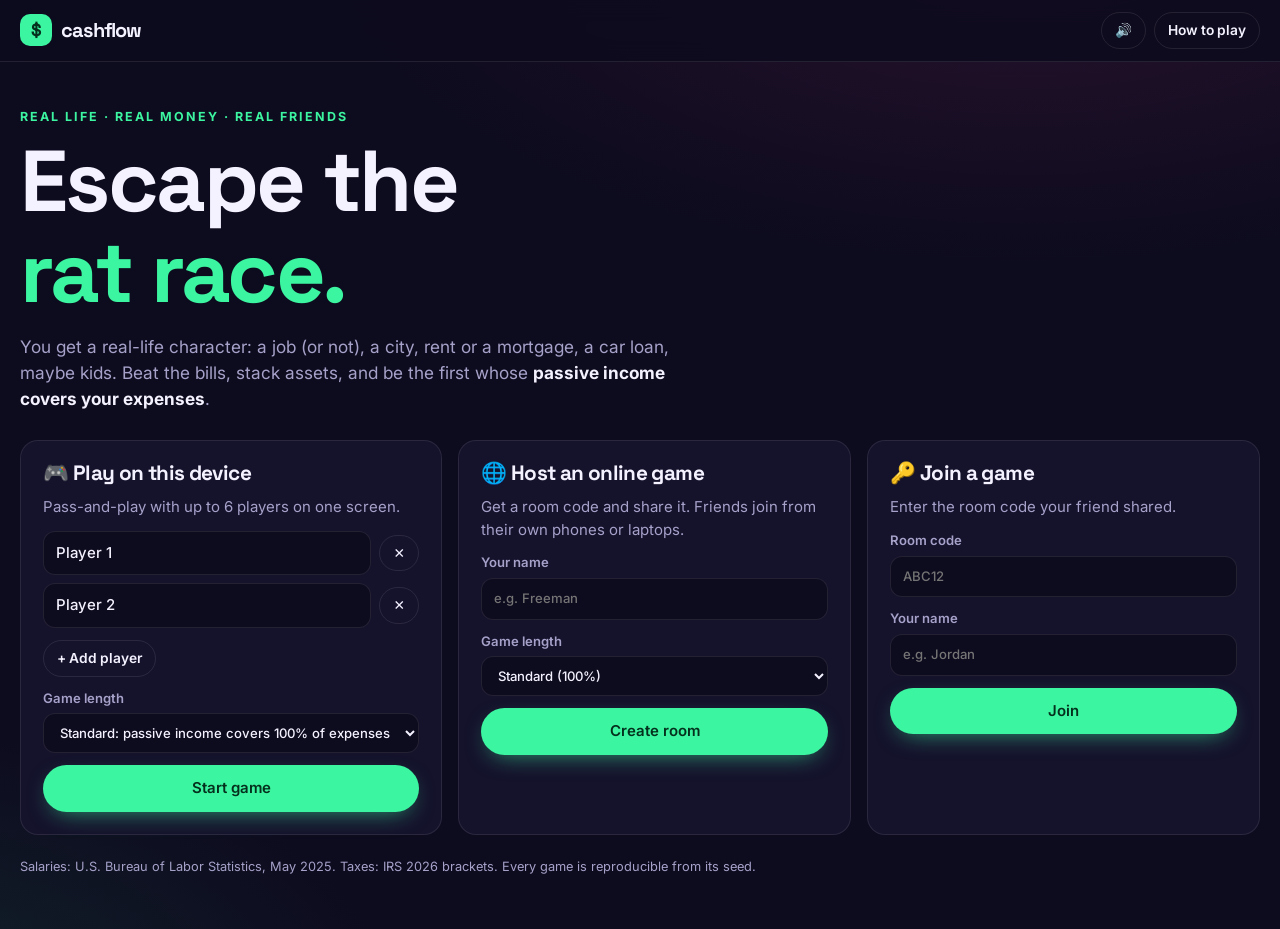
==== index.html @ bc1b06a3 "CashFlow web: multiplayer escape-the-rat-race game Deterministic engine (seeded), BLS May 2025 salar" ====
<!DOCTYPE html>
<html lang="en">
<head>
  <meta charset="UTF-8" />
  <meta name="viewport" content="width=device-width, initial-scale=1.0" />
  <title>CashFlow · Escape the Rat Race</title>
  <meta name="description" content="A multiplayer financial-literacy board game: live a real-life character, beat the bills, buy assets, and escape the rat race." />
  <link rel="icon" href="data:image/svg+xml,<svg xmlns='http://www.w3.org/2000/svg' viewBox='0 0 64 64'><rect width='64' height='64' rx='16' fill='%233cf5a0'/><text x='32' y='45' font-size='36' text-anchor='middle' font-family='Arial' font-weight='700' fill='%230d0b1e'>$</text></svg>" />
  <link rel="preconnect" href="https://fonts.googleapis.com" />
  <link rel="preconnect" href="https://fonts.gstatic.com" crossorigin />
  <link href="https://fonts.googleapis.com/css2?family=Inter:wght@400;500;600;700&family=Space+Grotesk:wght@500;600;700&display=swap" rel="stylesheet" />
  <link rel="stylesheet" href="css/styles.css" />
</head>
<body>
  <header class="topbar">
    <a class="logo" href="./" aria-label="CashFlow home"><span class="logo__mark">$</span><span>cashflow</span></a>
    <div class="topbar__info" id="topInfo"></div>
    <nav class="topbar__nav">
      <button class="btn btn--ghost btn--sm" data-act="mute" aria-label="Toggle sound" title="Sound on/off">🔊</button>
      <button class="btn btn--ghost btn--sm" data-act="rules">How to play</button>
      <button class="btn btn--ghost btn--sm" data-act="coach" id="coachBtn" hidden>Ask Cash 💬</button>
    </nav>
  </header>

  <main>
    <!-- ================= LOBBY ================= -->
    <section class="screen lobby" id="lobby">
      <div class="hero">
        <p class="eyebrow">Real life · real money · real friends</p>
        <h1>Escape the<br /><em>rat race.</em></h1>
        <p class="lead">You get a real-life character: a job (or not), a city, rent or a mortgage, a car loan, maybe kids. Beat the bills, stack assets, and be the first whose <strong>passive income covers your expenses</strong>.</p>
      </div>

      <div class="modes">
        <article class="mode">
          <h2>🎮 Play on this device</h2>
          <p class="muted">Pass-and-play with up to 6 players on one screen.</p>
          <div id="localNames" class="names"></div>
          <div class="row">
            <button class="btn btn--ghost btn--sm" data-act="addLocal">+ Add player</button>
          </div>
          <label class="field"><span>Game length</span>
            <select data-length="local"><option value="quick">Quick: passive income covers 60% of expenses</option><option value="standard" selected>Standard: passive income covers 100% of expenses</option></select>
          </label>
          <button class="btn btn--accent btn--block" data-act="startLocal">Start game</button>
        </article>

        <article class="mode">
          <h2>🌐 Host an online game</h2>
          <p class="muted">Get a room code and share it. Friends join from their own phones or laptops.</p>
          <label class="field"><span>Your name</span><input id="hostName" maxlength="18" placeholder="e.g. Freeman" /></label>
          <label class="field"><span>Game length</span>
            <select data-length="host"><option value="quick">Quick (60%)</option><option value="standard" selected>Standard (100%)</option></select>
          </label>
          <button class="btn btn--accent btn--block" data-act="host">Create room</button>
          <div id="hostLobby" class="hostlobby" hidden></div>
        </article>

        <article class="mode">
          <h2>🔑 Join a game</h2>
          <p class="muted">Enter the room code your friend shared.</p>
          <label class="field"><span>Room code</span><input id="joinCode" maxlength="6" placeholder="ABC12" autocapitalize="characters" /></label>
          <label class="field"><span>Your name</span><input id="joinName" maxlength="18" placeholder="e.g. Jordan" /></label>
          <button class="btn btn--accent btn--block" data-act="join">Join</button>
          <p id="joinStatus" class="status" aria-live="polite"></p>
        </article>
      </div>
      <p class="footnote">Salaries: U.S. Bureau of Labor Statistics, May 2025. Taxes: IRS 2026 brackets. Every game is reproducible from its seed.</p>
    </section>

    <!-- ================= GAME ================= -->
    <section class="screen game" id="game" hidden>
      <div class="boardwrap">
        <div class="board" id="board" aria-label="Game board"></div>
        <div class="dice" id="dice" aria-live="polite"></div>
      </div>
      <aside class="side">
        <div class="panel turn" id="turn"></div>
        <div class="panel me" id="me"></div>
        <div class="panel players" id="players"></div>
        <div class="panel log" id="log" aria-live="polite"></div>
      </aside>
    </section>
  </main>

  <dialog class="modal modal--wide" id="stmtDialog"><div class="modal__inner" id="stmtBody"></div></dialog>
  <dialog class="modal" id="rulesDialog">
    <div class="modal__inner rules">
      <button class="modal__close" data-act="close" aria-label="Close">×</button>
      <h2>How to play</h2>
      <ol>
        <li><b>Goal:</b> be the first whose <b>passive income</b> (dividends, rentals, businesses) covers your <b>living expenses</b>. That's escaping the rat race.</li>
        <li><b>Your turn:</b> roll the dice and move. Every <b>💰 Pay Day</b> you land on or pass pays your paycheck: income minus taxes, savings and bills.</li>
        <li><b>💡 Opportunity:</b> pick a <b>small deal</b> (stocks, funds, starter homes, small businesses) or a <b>big deal</b> (apartment buildings, commercial property, bigger businesses). Check the cashflow: some deals lose money!</li>
        <li><b>Events:</b> 🛍️ personal spending, 👶 new baby, 💛 charity (donate 10% to roll 2 dice for 3 turns), 📨 buyer offers for your property, 📉 layoffs, 📰 economic news that hits everyone.</li>
        <li><b>Manage money</b> (after rolling): sell stocks or property (quick sales take a 20% hit), pay off debts to cut expenses, or take a bank loan in $1,000 steps.</li>
        <li><b>Between jobs?</b> You get unemployment benefits for a while. Job offers show up on Opportunity tiles, and your odds of getting hired improve every turn.</li>
      </ol>
      <p class="muted">Taxes use 2026 federal brackets, FICA and approximate state rates. Salaries come from BLS wage data. It's a game, not financial advice 💅</p>
    </div>
  </dialog>
  <div class="toast" id="toast" role="status" aria-live="polite"></div>

  <script type="module" src="js/main.js"></script>
</body>
</html>
---- css/styles.css ----
/* CashFlow — Gen Z money vibes */
:root {
  --bg: #0d0b1e; --bg-2: #15122c; --bg-3: #1e1a3d; --line: rgba(255,255,255,0.09);
  --text: #f4f2ff; --muted: #a6a1c9; --mint: #3cf5a0; --mint-ink: #04301d; --pink: #ff4fa3; --yellow: #ffd23f; --red: #ff5d6c; --blue: #4f8cff;
  --radius: 18px; --shadow: 0 20px 50px -20px rgba(0,0,0,0.6);
  --display: "Space Grotesk", Inter, system-ui, sans-serif; --body: Inter, system-ui, -apple-system, sans-serif;
}
* { box-sizing: border-box; }
html, body { margin: 0; }
body { font: 15px/1.5 var(--body); color: var(--text); background: radial-gradient(1200px 600px at 80% -10%, rgba(255,79,163,0.12), transparent 60%), radial-gradient(900px 500px at -10% 110%, rgba(60,245,160,0.1), transparent 60%), var(--bg); min-height: 100vh; -webkit-font-smoothing: antialiased; }
h1, h2, h3 { font-family: var(--display); letter-spacing: -0.03em; line-height: 1.05; margin: 0; }
button, input, select { font: inherit; }
.muted { color: var(--muted); }
[hidden] { display: none !important; }

/* buttons & fields */
.btn { display: inline-flex; align-items: center; justify-content: center; gap: 6px; border: 1px solid transparent; border-radius: 999px; padding: 11px 18px; font-weight: 600; cursor: pointer; color: var(--text); background: var(--bg-3); transition: transform .15s, background .2s, opacity .2s; }
.btn:hover:not(:disabled) { transform: translateY(-1px); }
.btn:disabled { opacity: .4; cursor: not-allowed; }
.btn--accent { background: var(--mint); color: var(--mint-ink); box-shadow: 0 8px 24px -10px rgba(60,245,160,.7); }
.btn--pink { background: var(--pink); color: #fff; }
.btn--ghost { background: transparent; border-color: var(--line); }
.btn--danger { background: rgba(255,93,108,.15); color: var(--red); border-color: rgba(255,93,108,.35); }
.btn--sm { padding: 7px 13px; font-size: .86rem; }
.btn--block { width: 100%; }
.field { display: flex; flex-direction: column; gap: 5px; font-size: .82rem; color: var(--muted); font-weight: 600; }
.field input, .field select, input.inp { background: var(--bg); border: 1px solid var(--line); border-radius: 12px; padding: 10px 12px; color: var(--text); font-weight: 500; min-width: 0; }
.field input:focus, .field select:focus, input.inp:focus { outline: 2px solid var(--mint); outline-offset: -1px; }
.row { display: flex; gap: 8px; flex-wrap: wrap; align-items: center; }

/* top bar */
.topbar { position: sticky; top: 0; z-index: 20; display: flex; align-items: center; gap: 16px; padding: 12px 20px; background: rgba(13,11,30,.85); backdrop-filter: blur(12px); border-bottom: 1px solid var(--line); }
.logo { display: inline-flex; align-items: center; gap: 9px; color: var(--text); text-decoration: none; font-family: var(--display); font-weight: 700; font-size: 1.25rem; letter-spacing: -0.04em; }
.logo__mark { width: 32px; height: 32px; border-radius: 10px; background: var(--mint); color: var(--mint-ink); display: grid; place-items: center; font-size: 1.1rem; }
.topbar__info { flex: 1; display: flex; gap: 10px; flex-wrap: wrap; align-items: center; font-size: .86rem; color: var(--muted); min-width: 0; }
.chip { display: inline-flex; align-items: center; gap: 6px; padding: 4px 10px; border-radius: 999px; background: var(--bg-3); border: 1px solid var(--line); color: var(--text); white-space: nowrap; }
.chip b { color: var(--mint); letter-spacing: .08em; }
.topbar__nav { display: flex; gap: 8px; }

/* lobby */
.screen { padding: 28px 20px 40px; max-width: 1280px; margin: 0 auto; }
.hero { max-width: 760px; margin: 18px 0 28px; }
.eyebrow { color: var(--mint); font-weight: 700; font-size: .78rem; letter-spacing: .16em; text-transform: uppercase; margin: 0 0 10px; }
.hero h1 { font-size: clamp(2.8rem, 8vw, 5.4rem); }
.hero h1 em { font-style: normal; color: var(--mint); }
.lead { font-size: 1.08rem; color: var(--muted); margin: 16px 0 0; max-width: 60ch; }
.lead strong { color: var(--text); }
.modes { display: grid; grid-template-columns: repeat(3, 1fr); gap: 16px; }
.mode { background: var(--bg-2); border: 1px solid var(--line); border-radius: var(--radius); padding: 22px; display: flex; flex-direction: column; gap: 12px; }
.mode h2 { font-size: 1.3rem; }
.mode p { margin: 0; }
.names { display: grid; gap: 8px; }
.names .row input { flex: 1; }
.hostlobby { border-top: 1px dashed var(--line); padding-top: 12px; display: grid; gap: 10px; }
.code { font-family: var(--display); font-size: 2rem; letter-spacing: .18em; color: var(--mint); text-align: center; background: var(--bg); border-radius: 14px; padding: 8px; }
.status { margin: 0; color: var(--yellow); font-size: .88rem; min-height: 1.2em; }
.footnote { color: var(--muted); font-size: .8rem; margin-top: 22px; }

/* game layout */
.game { display: grid; grid-template-columns: minmax(0, 1.25fr) minmax(330px, 1fr); gap: 18px; align-items: start; max-width: 1400px; }
.boardwrap { position: relative; position: sticky; top: 76px; }
.board { display: grid; grid-template-columns: repeat(9, 1fr); gap: 5px; background: var(--bg-2); border: 1px solid var(--line); border-radius: var(--radius); padding: 8px; aspect-ratio: 1; }
.tile { position: relative; border-radius: 10px; background: color-mix(in srgb, var(--c) 18%, var(--bg)); border: 1px solid color-mix(in srgb, var(--c) 45%, transparent); display: flex; flex-direction: column; align-items: center; justify-content: center; text-align: center; padding: 2px; min-width: 0; overflow: hidden; }
.tile__icon { font-size: clamp(.9rem, 2.1vw, 1.5rem); line-height: 1; }
.tile__name { font-size: clamp(.42rem, .85vw, .62rem); color: var(--muted); font-weight: 600; line-height: 1.1; margin-top: 2px; }
.tile.is-current { outline: 2px solid var(--yellow); outline-offset: 1px; }
.tokens { position: absolute; inset: auto 2px 2px 2px; display: flex; flex-wrap: wrap; justify-content: center; gap: 2px; }
.token { width: clamp(10px, 1.7vw, 16px); height: clamp(10px, 1.7vw, 16px); border-radius: 50%; background: var(--pc); border: 2px solid var(--bg); box-shadow: 0 0 0 1px rgba(255,255,255,.4); font-size: 0; }
.tile.is-current .token.is-turn { animation: bob 1s infinite ease-in-out; }
@keyframes bob { 50% { transform: translateY(-3px); } }
.dice { position: absolute; top: 50%; left: 50%; transform: translate(-50%, -50%); pointer-events: none; display: flex; gap: 10px; }
.die { width: 64px; height: 64px; border-radius: 16px; background: #fff; color: var(--bg); font: 700 2rem var(--display); display: grid; place-items: center; box-shadow: var(--shadow); animation: pop .5s ease both; }
@keyframes pop { from { transform: scale(.4) rotate(-40deg); opacity: 0; } }

.side { display: flex; flex-direction: column; gap: 12px; min-width: 0; }
.panel { background: var(--bg-2); border: 1px solid var(--line); border-radius: var(--radius); padding: 16px; }
.panel h3 { font-size: 1rem; margin-bottom: 10px; }
.turn__head { display: flex; align-items: center; gap: 10px; margin-bottom: 12px; }
.dot { width: 14px; height: 14px; border-radius: 50%; background: var(--pc); flex: none; box-shadow: 0 0 12px var(--pc); }
.turn__head h3 { margin: 0; font-size: 1.15rem; }
.turn__head .muted { font-size: .82rem; }
.actions { display: flex; gap: 8px; flex-wrap: wrap; }
.actions .btn { flex: 1; min-width: 120px; }
.waiting { color: var(--muted); font-size: .92rem; margin: 0; }

.card { background: var(--bg); border: 1px solid var(--line); border-radius: 14px; padding: 14px; margin-bottom: 12px; }
.card__kicker { font-size: .72rem; letter-spacing: .14em; text-transform: uppercase; font-weight: 700; color: var(--pink); margin: 0 0 4px; }
.card h4 { font: 700 1.2rem var(--display); margin: 0 0 6px; letter-spacing: -0.02em; }
.card p.story { margin: 0 0 10px; color: var(--muted); font-style: italic; }
.kv { display: grid; grid-template-columns: 1fr auto; gap: 4px 12px; font-size: .9rem; }
.kv dt { color: var(--muted); }
.kv dd { margin: 0; font-weight: 600; text-align: right; font-variant-numeric: tabular-nums; }
.pos { color: var(--mint); } .neg { color: var(--red); }
.choose { display: grid; grid-template-columns: 1fr 1fr; gap: 10px; }
.choose button { text-align: left; border-radius: 14px; padding: 14px; border: 1px solid var(--line); background: var(--bg); color: var(--text); cursor: pointer; display: flex; flex-direction: column; gap: 4px; }
.choose button:hover { border-color: var(--mint); }
.choose b { font-family: var(--display); font-size: 1.05rem; }
.choose span { color: var(--muted); font-size: .82rem; }
.qty { display: flex; gap: 8px; align-items: center; margin: 8px 0; }
.qty input { width: 110px; }

.progress { height: 12px; border-radius: 999px; background: var(--bg); overflow: hidden; border: 1px solid var(--line); }
.progress span { display: block; height: 100%; background: linear-gradient(90deg, var(--pink), var(--mint)); border-radius: 999px; transition: width .6s ease; }
.me__top { display: flex; justify-content: space-between; align-items: baseline; gap: 10px; flex-wrap: wrap; }
.me__job { font-weight: 600; }
.stats { display: grid; grid-template-columns: repeat(3, 1fr); gap: 8px; margin: 12px 0; }
.stat { background: var(--bg); border-radius: 12px; padding: 8px 10px; }
.stat small { display: block; color: var(--muted); font-size: .72rem; }
.stat b { font-family: var(--display); font-size: 1.05rem; font-variant-numeric: tabular-nums; }

.plist { display: grid; gap: 8px; }
.prow { display: grid; grid-template-columns: auto 1fr auto; gap: 10px; align-items: center; padding: 8px 10px; border-radius: 12px; background: var(--bg); border: 1px solid transparent; cursor: pointer; text-align: left; color: var(--text); }
.prow:hover { border-color: var(--line); }
.prow.is-turn { border-color: var(--pc); }
.prow small { color: var(--muted); display: block; font-size: .75rem; }
.prow .progress { height: 6px; margin-top: 4px; }
.badge { font-size: .7rem; padding: 2px 7px; border-radius: 999px; background: var(--bg-3); color: var(--muted); }
.badge--off { color: var(--red); }

.log { max-height: 340px; overflow-y: auto; display: flex; flex-direction: column; gap: 6px; font-size: .88rem; }
.log p { margin: 0; padding: 6px 10px; border-radius: 10px; background: var(--bg); border-left: 3px solid var(--pc, var(--line)); }
.log p.narrator { background: color-mix(in srgb, var(--pink) 10%, var(--bg)); }
.log p.econ { border-left-color: var(--yellow); }
.log p.warn { color: var(--yellow); }
.log p.good { color: var(--mint); }

/* statement dialog */
.modal { border: 0; padding: 0; border-radius: 22px; background: var(--bg-2); color: var(--text); width: min(560px, 100% - 24px); max-height: calc(100vh - 24px); box-shadow: var(--shadow); }
.modal--wide { width: min(980px, 100% - 24px); }
.modal::backdrop { background: rgba(5,4,15,.7); backdrop-filter: blur(4px); }
.modal__inner { padding: 24px; position: relative; }
.modal__close { position: absolute; top: 14px; right: 14px; width: 36px; height: 36px; border-radius: 50%; border: 0; background: var(--bg-3); color: var(--text); font-size: 1.3rem; cursor: pointer; }
.rules ol { padding-left: 1.2rem; display: grid; gap: 8px; }
.fs { display: grid; grid-template-columns: 1fr 1fr; gap: 16px; margin-top: 14px; }
.fs section { background: var(--bg); border-radius: 14px; padding: 14px; }
.fs h4 { margin: 0 0 8px; font-family: var(--display); font-size: 1rem; }
.fs table { width: 100%; border-collapse: collapse; font-size: .86rem; }
.fs td { padding: 4px 0; vertical-align: middle; }
.fs td:last-child { text-align: right; font-variant-numeric: tabular-nums; white-space: nowrap; }
.fs tr.total td { border-top: 1px dashed var(--line); font-weight: 700; padding-top: 6px; }
.fs .sub { color: var(--muted); font-size: .76rem; text-transform: uppercase; letter-spacing: .1em; padding-top: 8px; }
.fs .btn--sm { padding: 3px 9px; font-size: .74rem; margin-left: 6px; }
.fs-head { display: flex; justify-content: space-between; gap: 12px; flex-wrap: wrap; align-items: flex-end; }
.fs-life { color: var(--muted); font-size: .88rem; margin: 4px 0 0; }
.escape { background: var(--bg); border-radius: 14px; padding: 14px; margin-top: 14px; }
.escape .row { justify-content: space-between; font-size: .9rem; margin-bottom: 8px; }
.loanbox { display: flex; gap: 8px; flex-wrap: wrap; align-items: center; margin-top: 8px; }
.loanbox input { width: 110px; }

.toast { position: fixed; left: 50%; bottom: 24px; transform: translateX(-50%) translateY(20px); background: var(--bg-3); border: 1px solid var(--line); color: var(--text); padding: 10px 16px; border-radius: 14px; opacity: 0; transition: .25s; pointer-events: none; z-index: 50; max-width: calc(100% - 32px); text-align: center; }
.toast.show { opacity: 1; transform: translateX(-50%); }
.winner { text-align: center; padding: 8px 0; }
.winner h3 { font-size: 1.6rem; color: var(--mint); margin-bottom: 6px; }

@media (max-width: 1000px) {
  .modes { grid-template-columns: 1fr; }
  .game { grid-template-columns: 1fr; }
  .boardwrap { position: static; }
  .fs { grid-template-columns: 1fr; }
}
@media (max-width: 520px) {
  .topbar { padding: 10px 12px; gap: 10px; }
  .topbar__nav .btn { padding: 6px 10px; }
  .screen { padding: 18px 12px 32px; }
  .board { gap: 3px; padding: 5px; }
  .stats { grid-template-columns: 1fr 1fr; }
}
@media (prefers-reduced-motion: reduce) { *, *::before, *::after { animation: none !important; transition: none !important; } }
.prow > span:nth-child(2) { min-width: 0; }
.prow .progress { display: block; }
.fs-head { padding-right: 44px; }
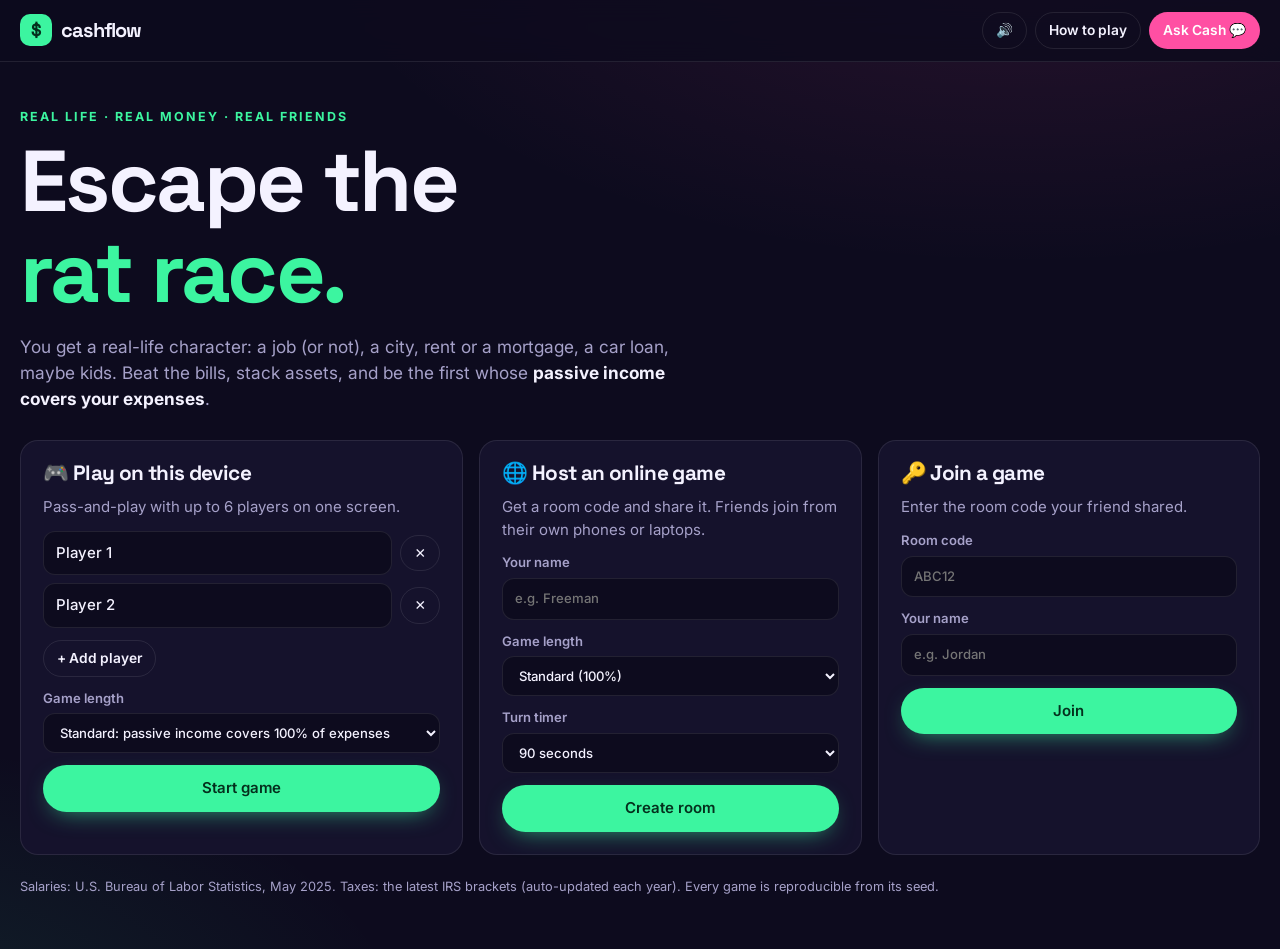
==== commit ae1a0cd3: "Fast Track + dreams, live stock market, shared deals, turn timer, 401(k) match, raises, tips, badges" ====
--- a/index.html
+++ b/index.html
@@ -18,7 +18,7 @@
     <nav class="topbar__nav">
       <button class="btn btn--ghost btn--sm" data-act="mute" aria-label="Toggle sound" title="Sound on/off">🔊</button>
       <button class="btn btn--ghost btn--sm" data-act="rules">How to play</button>
-      <button class="btn btn--ghost btn--sm" data-act="coach" id="coachBtn" hidden>Ask Cash 💬</button>
+      <button class="btn btn--pink btn--sm" data-act="coach" id="coachBtn" hidden>Ask Cash 💬</button>
     </nav>
   </header>
 
@@ -40,7 +40,7 @@
             <button class="btn btn--ghost btn--sm" data-act="addLocal">+ Add player</button>
           </div>
           <label class="field"><span>Game length</span>
-            <select data-length="local"><option value="quick">Quick: passive income covers 60% of expenses</option><option value="standard" selected>Standard: passive income covers 100% of expenses</option></select>
+            <select data-length="local"><option value="quick">Quick: passive income covers 60% of expenses</option><option value="standard" selected>Standard: passive income covers 100% of expenses</option><option value="classic">Classic: escape, then win your dream on the Fast Track</option></select>
           </label>
           <button class="btn btn--accent btn--block" data-act="startLocal">Start game</button>
         </article>
@@ -50,7 +50,10 @@
           <p class="muted">Get a room code and share it. Friends join from their own phones or laptops.</p>
           <label class="field"><span>Your name</span><input id="hostName" maxlength="18" placeholder="e.g. Freeman" /></label>
           <label class="field"><span>Game length</span>
-            <select data-length="host"><option value="quick">Quick (60%)</option><option value="standard" selected>Standard (100%)</option></select>
+            <select data-length="host"><option value="quick">Quick (60%)</option><option value="standard" selected>Standard (100%)</option><option value="classic">Classic + Fast Track</option></select>
+          </label>
+          <label class="field"><span>Turn timer</span>
+            <select data-timer><option value="0">Off (offline players still auto-skip)</option><option value="60">60 seconds</option><option value="90" selected>90 seconds</option><option value="180">3 minutes</option></select>
           </label>
           <button class="btn btn--accent btn--block" data-act="host">Create room</button>
           <div id="hostLobby" class="hostlobby" hidden></div>
@@ -65,14 +68,18 @@
           <p id="joinStatus" class="status" aria-live="polite"></p>
         </article>
       </div>
-      <p class="footnote">Salaries: U.S. Bureau of Labor Statistics, May 2025. Taxes: IRS 2026 brackets. Every game is reproducible from its seed.</p>
+      <p class="footnote">Salaries: U.S. Bureau of Labor Statistics, May 2025. Taxes: the latest IRS brackets (auto-updated each year). Every game is reproducible from its seed.</p>
     </section>
 
     <!-- ================= GAME ================= -->
     <section class="screen game" id="game" hidden>
-      <div class="boardwrap">
-        <div class="board" id="board" aria-label="Game board"></div>
-        <div class="dice" id="dice" aria-live="polite"></div>
+      <div class="boardcol">
+        <div class="boardwrap">
+          <div class="board" id="board" aria-label="Game board"></div>
+          <div class="dice" id="dice" aria-live="polite"></div>
+        </div>
+        <div class="panel fast" id="fast" hidden></div>
+        <div class="panel ticker" id="ticker"></div>
       </div>
       <aside class="side">
         <div class="panel turn" id="turn"></div>
@@ -84,6 +91,7 @@
   </main>
 
   <dialog class="modal modal--wide" id="stmtDialog"><div class="modal__inner" id="stmtBody"></div></dialog>
+  <dialog class="modal" id="coachDialog"><div class="modal__inner" id="coachBody"></div></dialog>
   <dialog class="modal" id="rulesDialog">
     <div class="modal__inner rules">
       <button class="modal__close" data-act="close" aria-label="Close">×</button>
@@ -94,9 +102,14 @@
         <li><b>💡 Opportunity:</b> pick a <b>small deal</b> (stocks, funds, starter homes, small businesses) or a <b>big deal</b> (apartment buildings, commercial property, bigger businesses). Check the cashflow: some deals lose money!</li>
         <li><b>Events:</b> 🛍️ personal spending, 👶 new baby, 💛 charity (donate 10% to roll 2 dice for 3 turns), 📨 buyer offers for your property, 📉 layoffs, 📰 economic news that hits everyone.</li>
         <li><b>Manage money</b> (after rolling): sell stocks or property (quick sales take a 20% hit), pay off debts to cut expenses, or take a bank loan in $1,000 steps.</li>
+        <li><b>Deals get shared:</b> pass on a deal and the next player can grab it. Stocks are open to everyone at the same price after someone buys.</li>
+        <li><b>📈 Market:</b> prices drift every round and swing with news. Growth stocks pay no dividends, so sell them high. Dividend funds pay you to hold.</li>
+        <li><b>🏦 401(k):</b> pick a contribution %. Most employers match 50% up to 6%: free money, but it's locked for retirement and doesn't count toward escaping.</li>
+        <li><b>🚀 Classic mode:</b> escaping takes you to the <b>Fast Track</b>. Collect CashFlow Day (100× your monthly passive income), buy big businesses, dodge lawsuits and audits. Win by buying your <b>dream</b> or adding $50k/month of cashflow.</li>
+        <li><b>Online:</b> the host can set a turn timer. When it runs out, the game plays it safe for you (roll, small deal, pass, end turn). Disconnected players get skipped automatically.</li>
         <li><b>Between jobs?</b> You get unemployment benefits for a while. Job offers show up on Opportunity tiles, and your odds of getting hired improve every turn.</li>
       </ol>
-      <p class="muted">Taxes use 2026 federal brackets, FICA and approximate state rates. Salaries come from BLS wage data. It's a game, not financial advice 💅</p>
+      <p class="muted">Taxes use the latest IRS federal brackets (updated automatically when the IRS publishes new ones), FICA and approximate state rates. Raises come every 12 paychecks. Salaries come from BLS wage data. It's a game, not financial advice 💅</p>
     </div>
   </dialog>
   <div class="toast" id="toast" role="status" aria-live="polite"></div>
--- a/css/styles.css
+++ b/css/styles.css
@@ -58,7 +58,8 @@
 
 /* game layout */
 .game { display: grid; grid-template-columns: minmax(0, 1.25fr) minmax(330px, 1fr); gap: 18px; align-items: start; max-width: 1400px; }
-.boardwrap { position: relative; position: sticky; top: 76px; }
+.boardwrap { position: relative; }
+.boardcol { min-width: 0; display: flex; flex-direction: column; gap: 12px; }
 .board { display: grid; grid-template-columns: repeat(9, 1fr); gap: 5px; background: var(--bg-2); border: 1px solid var(--line); border-radius: var(--radius); padding: 8px; aspect-ratio: 1; }
 .tile { position: relative; border-radius: 10px; background: color-mix(in srgb, var(--c) 18%, var(--bg)); border: 1px solid color-mix(in srgb, var(--c) 45%, transparent); display: flex; flex-direction: column; align-items: center; justify-content: center; text-align: center; padding: 2px; min-width: 0; overflow: hidden; }
 .tile__icon { font-size: clamp(.9rem, 2.1vw, 1.5rem); line-height: 1; }
@@ -155,7 +156,7 @@
 @media (max-width: 1000px) {
   .modes { grid-template-columns: 1fr; }
   .game { grid-template-columns: 1fr; }
-  .boardwrap { position: static; }
+  .boardwrap { position: relative; }
   .fs { grid-template-columns: 1fr; }
 }
 @media (max-width: 520px) {
@@ -169,3 +170,50 @@
 .prow > span:nth-child(2) { min-width: 0; }
 .prow .progress { display: block; }
 .fs-head { padding-right: 44px; }
+
+/* ---- round 3: fast track, ticker, dreams, 401k, report card, coach */
+.fastboard { display: grid; grid-template-columns: repeat(12, 1fr); gap: 4px; margin-top: 10px; }
+.fastboard.is-locked { opacity: .45; filter: grayscale(.5); }
+.ftile { position: relative; aspect-ratio: 1; border-radius: 8px; background: color-mix(in srgb, var(--c) 20%, var(--bg)); border: 1px solid color-mix(in srgb, var(--c) 50%, transparent); display: grid; place-items: center; font-size: clamp(.7rem, 1.5vw, 1.1rem); }
+.ftile.is-current { outline: 2px solid var(--yellow); }
+.ftile .token { position: absolute; bottom: 1px; width: 10px; height: 10px; }
+.ticker summary { cursor: pointer; list-style: none; }
+.ticker summary::-webkit-details-marker { display: none; }
+.ticks { display: grid; grid-template-columns: repeat(auto-fill, minmax(230px, 1fr)); gap: 4px 14px; margin-top: 10px; }
+.tick { display: grid; grid-template-columns: 1fr auto auto 58px; gap: 8px; align-items: center; font-size: .8rem; padding: 3px 6px; border-radius: 8px; }
+.tick.is-live { background: color-mix(in srgb, var(--yellow) 14%, transparent); }
+.tick__name { white-space: nowrap; overflow: hidden; text-overflow: ellipsis; }
+.tick small { text-align: right; }
+.dreams { display: grid; gap: 6px; }
+.dream { display: grid; grid-template-columns: auto 1fr auto; gap: 8px; align-items: center; text-align: left; background: var(--bg); border: 1px solid var(--line); border-radius: 12px; padding: 8px 10px; color: var(--text); cursor: pointer; }
+.dream.is-on { border-color: var(--pink); box-shadow: 0 0 0 1px var(--pink); }
+.dream span { font-size: 1.3rem; }
+.dream small { color: var(--muted); }
+.k401 { margin-top: 12px; display: flex; justify-content: space-between; align-items: center; gap: 8px; flex-wrap: wrap; font-size: .84rem; }
+.seg { display: inline-flex; border: 1px solid var(--line); border-radius: 999px; overflow: hidden; }
+.seg button { background: transparent; border: 0; color: var(--text); padding: 5px 10px; cursor: pointer; font-size: .8rem; }
+.seg button.is-on { background: var(--mint); color: var(--mint-ink); font-weight: 700; }
+.seg button:disabled { cursor: default; }
+.seg button:disabled:not(.is-on) { opacity: .5; }
+.fastme { display: grid; gap: 6px; font-size: .86rem; }
+.badges { font-size: .85rem; letter-spacing: 1px; }
+.badge--fast { background: color-mix(in srgb, var(--pink) 25%, transparent); color: var(--pink); }
+.chip--hot { color: var(--red); border-color: var(--red); animation: bob 1s infinite; }
+.card--dream { border-color: var(--pink); }
+.report { display: grid; gap: 10px; margin: 12px 0; }
+.report h4 { margin: 0; }
+.rc { border: 1px solid var(--line); border-left: 4px solid var(--pc); border-radius: 12px; padding: 10px 12px; background: var(--bg); }
+.rc .dot { background: var(--pc); }
+.rc__stats { display: flex; flex-wrap: wrap; gap: 4px 14px; font-size: .8rem; color: var(--muted); margin: 6px 0; }
+.rc__stats b { color: var(--text); }
+.rc__stats b.pos { color: var(--mint); } .rc__stats b.neg { color: var(--red); }
+.rc__badges { display: flex; flex-wrap: wrap; gap: 6px; font-size: .78rem; }
+.rc__badges span { background: var(--bg-3); border-radius: 999px; padding: 2px 8px; }
+.rc__lesson { margin: 8px 0 0; font-size: .84rem; }
+.log p.tip { border-left-color: var(--yellow); background: color-mix(in srgb, var(--yellow) 8%, transparent); }
+.advice { padding-left: 18px; display: grid; gap: 8px; }
+@media (max-width: 520px) {
+  .fastboard { grid-template-columns: repeat(8, 1fr); }
+  .ticks { grid-template-columns: 1fr; }
+  .tick { grid-template-columns: 1fr auto auto 54px; }
+}
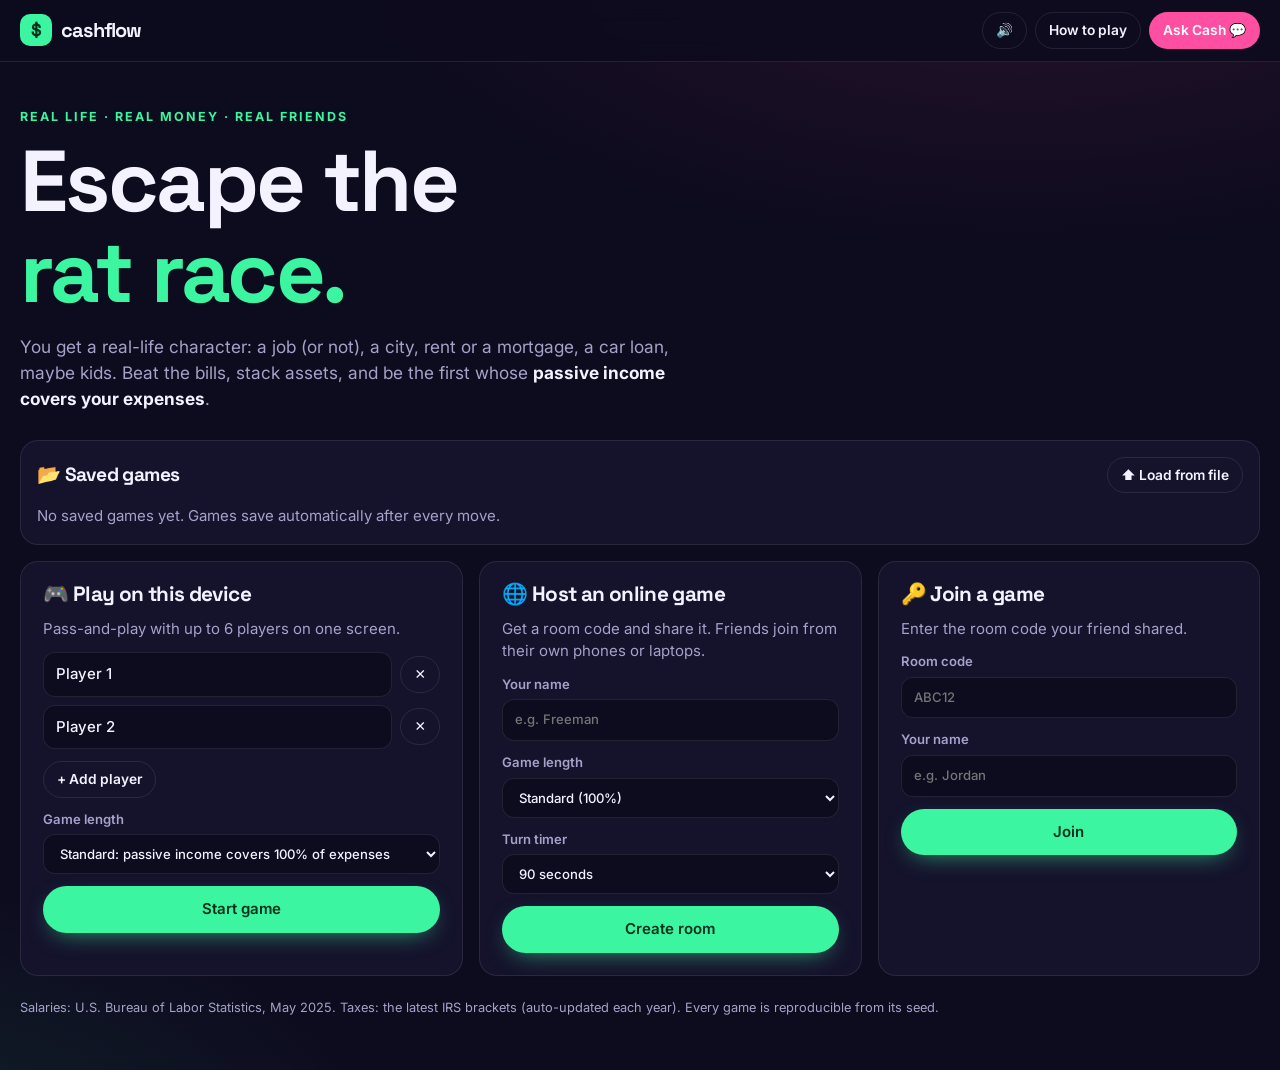
==== commit 6b49bf9b: "Connect Botpress Cash chat; saved games list with resume (local + online), save files Co-Authored-By" ====
--- a/index.html
+++ b/index.html
@@ -17,6 +17,7 @@
     <div class="topbar__info" id="topInfo"></div>
     <nav class="topbar__nav">
       <button class="btn btn--ghost btn--sm" data-act="mute" aria-label="Toggle sound" title="Sound on/off">🔊</button>
+      <button class="btn btn--ghost btn--sm" data-act="saveFile" id="saveBtn" title="Download this game as a save file" hidden>💾</button>
       <button class="btn btn--ghost btn--sm" data-act="rules">How to play</button>
       <button class="btn btn--pink btn--sm" data-act="coach" id="coachBtn" hidden>Ask Cash 💬</button>
     </nav>
@@ -31,6 +32,7 @@
         <p class="lead">You get a real-life character: a job (or not), a city, rent or a mortgage, a car loan, maybe kids. Beat the bills, stack assets, and be the first whose <strong>passive income covers your expenses</strong>.</p>
       </div>
 
+      <div class="panel saves" id="saves" hidden></div>
       <div class="modes">
         <article class="mode">
           <h2>🎮 Play on this device</h2>
@@ -105,8 +107,10 @@
         <li><b>Deals get shared:</b> pass on a deal and the next player can grab it. Stocks are open to everyone at the same price after someone buys.</li>
         <li><b>📈 Market:</b> prices drift every round and swing with news. Growth stocks pay no dividends, so sell them high. Dividend funds pay you to hold.</li>
         <li><b>🏦 401(k):</b> pick a contribution %. Most employers match 50% up to 6%: free money, but it's locked for retirement and doesn't count toward escaping.</li>
+        <li><b>💳 Credit score (300–850):</b> on-time paychecks build it, running out of cash is a missed payment (−30), card balances over 30% of your limit hurt, and new loans cause a small dip. Better credit = cheaper mortgages and bank loans. Every deal card shows <i>your</i> rate.</li>
         <li><b>🚀 Classic mode:</b> escaping takes you to the <b>Fast Track</b>. Collect CashFlow Day (100× your monthly passive income), buy big businesses, dodge lawsuits and audits. Win by buying your <b>dream</b> or adding $50k/month of cashflow.</li>
         <li><b>Online:</b> the host can set a turn timer. When it runs out, the game plays it safe for you (roll, small deal, pass, end turn). Disconnected players get skipped automatically.</li>
+        <li><b>💾 Saving:</b> every move saves automatically. Your last 8 games show under <b>Saved games</b> on the home screen. Resuming an online game reopens the same room code, and friends rejoin with the code and the same name. Use 💾 to download a save file and continue on another device.</li>
         <li><b>Between jobs?</b> You get unemployment benefits for a while. Job offers show up on Opportunity tiles, and your odds of getting hired improve every turn.</li>
       </ol>
       <p class="muted">Taxes use the latest IRS federal brackets (updated automatically when the IRS publishes new ones), FICA and approximate state rates. Raises come every 12 paychecks. Salaries come from BLS wage data. It's a game, not financial advice 💅</p>
--- a/css/styles.css
+++ b/css/styles.css
@@ -217,3 +217,19 @@
   .ticks { grid-template-columns: 1fr; }
   .tick { grid-template-columns: 1fr auto auto 54px; }
 }
+
+/* credit score */
+.credit { margin-top: 12px; font-size: .84rem; display: grid; gap: 6px; }
+.credit--big { margin: 0 0 14px; padding: 12px 14px; border: 1px solid var(--line); border-radius: 14px; background: var(--bg); }
+.credit__score { font-family: var(--display); font-size: 1.15rem; color: var(--cc); }
+.credit__tier { font-size: .72rem; font-weight: 700; padding: 2px 8px; border-radius: 999px; color: var(--bg); background: var(--cc); }
+.credit__bar { position: relative; height: 6px; border-radius: 999px; background: linear-gradient(90deg, #ff5d6c 0%, #ff9f43 40%, #ffd23f 60%, #9be564 80%, #3cf5a0 100%); }
+.credit__bar i { position: absolute; top: -4px; width: 4px; height: 14px; margin-left: -2px; border-radius: 2px; background: var(--text); box-shadow: 0 0 0 2px var(--bg); }
+.credit__meta { display: flex; flex-wrap: wrap; gap: 4px 12px; color: var(--muted); font-size: .76rem; }
+.log p.credit { border-left-color: var(--mint); }
+
+/* saved games */
+.saves { margin-bottom: 16px; display: grid; gap: 12px; }
+.savelist { display: grid; gap: 8px; }
+.saverow { display: flex; justify-content: space-between; align-items: center; gap: 10px; flex-wrap: wrap; padding: 10px 12px; border: 1px solid var(--line); border-radius: 12px; background: var(--bg); }
+.saverow small { display: block; }
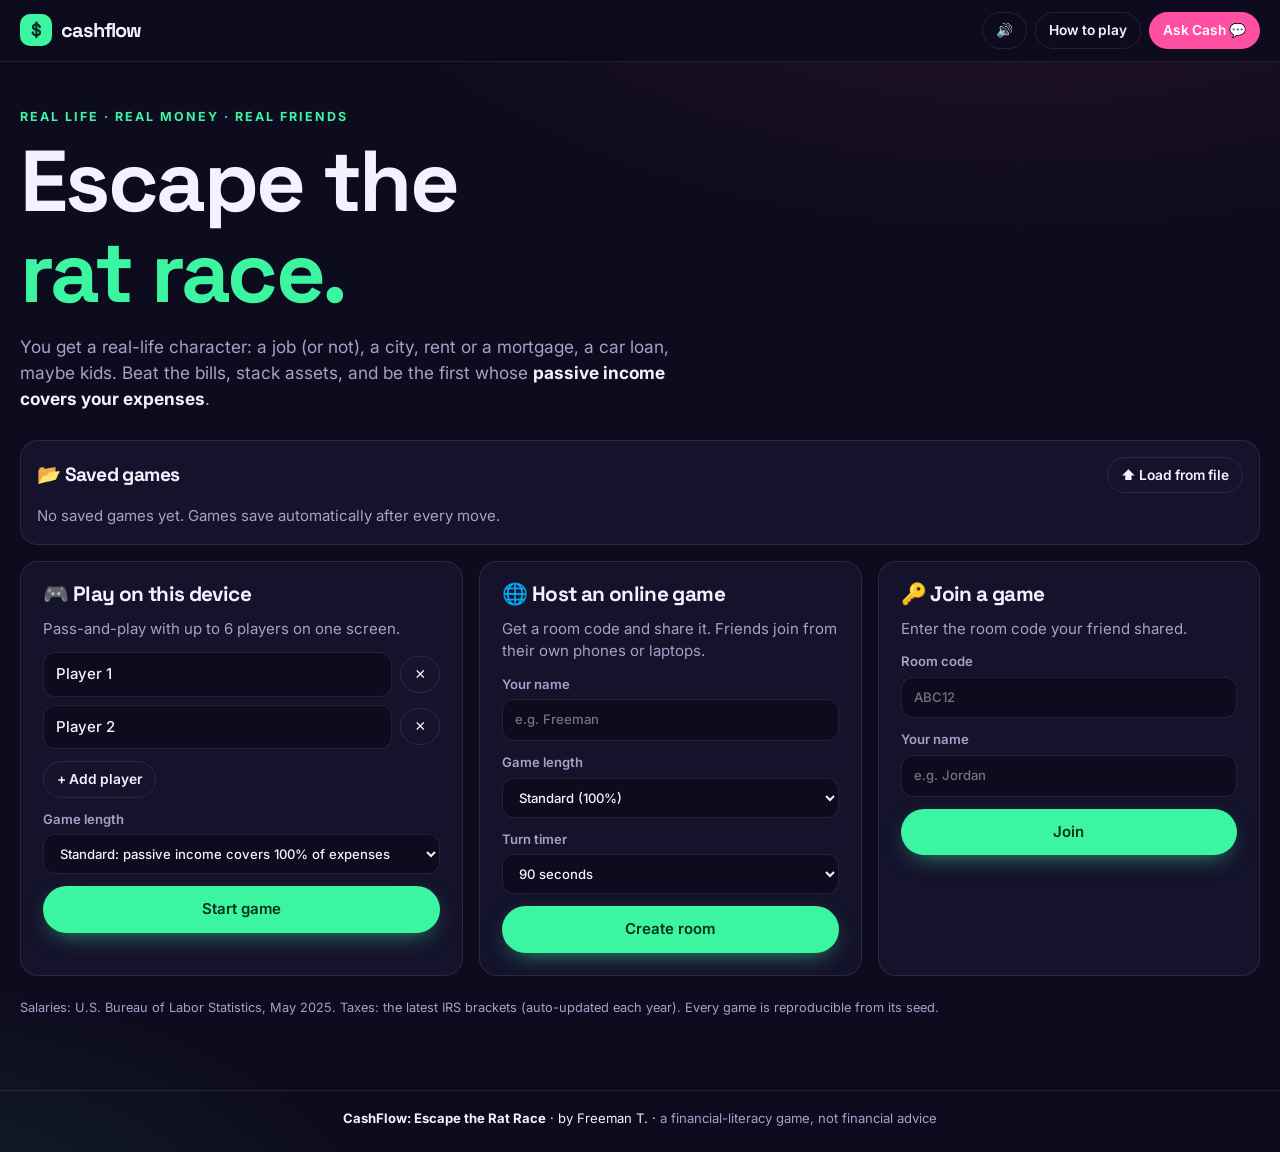
==== commit 8bc33a55: "Calmer UI: card stage on the board, bottom action dock, folding panels, footer credit; soft baby lim" ====
--- a/index.html
+++ b/index.html
@@ -79,18 +79,20 @@
         <div class="boardwrap">
           <div class="board" id="board" aria-label="Game board"></div>
           <div class="dice" id="dice" aria-live="polite"></div>
+          <div class="stage" id="stage" hidden></div>
         </div>
         <div class="panel fast" id="fast" hidden></div>
         <div class="panel ticker" id="ticker"></div>
       </div>
       <aside class="side">
-        <div class="panel turn" id="turn"></div>
         <div class="panel me" id="me"></div>
         <div class="panel players" id="players"></div>
         <div class="panel log" id="log" aria-live="polite"></div>
       </aside>
     </section>
   </main>
+  <div class="dock" id="dock" aria-live="polite" hidden></div>
+  <footer class="sitefoot"><b>CashFlow: Escape the Rat Race</b> · by Freeman T. · <span class="muted">a financial-literacy game, not financial advice</span></footer>
 
   <dialog class="modal modal--wide" id="stmtDialog"><div class="modal__inner" id="stmtBody"></div></dialog>
   <dialog class="modal" id="coachDialog"><div class="modal__inner" id="coachBody"></div></dialog>
@@ -102,7 +104,7 @@
         <li><b>Goal:</b> be the first whose <b>passive income</b> (dividends, rentals, businesses) covers your <b>living expenses</b>. That's escaping the rat race.</li>
         <li><b>Your turn:</b> roll the dice and move. Every <b>💰 Pay Day</b> you land on or pass pays your paycheck: income minus taxes, savings and bills.</li>
         <li><b>💡 Opportunity:</b> pick a <b>small deal</b> (stocks, funds, starter homes, small businesses) or a <b>big deal</b> (apartment buildings, commercial property, bigger businesses). Check the cashflow: some deals lose money!</li>
-        <li><b>Events:</b> 🛍️ personal spending, 👶 new baby, 💛 charity (donate 10% to roll 2 dice for 3 turns), 📨 buyer offers for your property, 📉 layoffs, 📰 economic news that hits everyone.</li>
+        <li><b>Events:</b> 🛍️ personal spending, 👶 new baby, 💛 charity (donate 10% to roll 2 dice for 3 turns), 📨 buyer offers for your property, 📉 downsizing (usually a furlough, sometimes a real layoff), 📰 economic news that hits everyone.</li>
         <li><b>Manage money</b> (after rolling): sell stocks or property (quick sales take a 20% hit), pay off debts to cut expenses, or take a bank loan in $1,000 steps.</li>
         <li><b>Deals get shared:</b> pass on a deal and the next player can grab it. Stocks are open to everyone at the same price after someone buys.</li>
         <li><b>📈 Market:</b> prices drift every round and swing with news. Growth stocks pay no dividends, so sell them high. Dividend funds pay you to hold.</li>
--- a/css/styles.css
+++ b/css/styles.css
@@ -233,3 +233,52 @@
 .savelist { display: grid; gap: 8px; }
 .saverow { display: flex; justify-content: space-between; align-items: center; gap: 10px; flex-wrap: wrap; padding: 10px 12px; border: 1px solid var(--line); border-radius: 12px; background: var(--bg); }
 .saverow small { display: block; }
+
+/* ---- calmer layout: card stage on the board, bottom action dock, folding sections */
+.stage { position: absolute; inset: 7%; display: grid; place-items: center; z-index: 5; pointer-events: none; }
+.stage > * { pointer-events: auto; width: min(100%, 460px); max-height: 100%; overflow: auto; box-shadow: 0 30px 80px -20px rgba(0,0,0,.85), 0 0 0 1px var(--line); animation: deal .35s ease both; background: var(--bg-2); }
+.stage > .winner, .stage > .report { padding: 16px; border-radius: var(--radius); }
+.stage:has(.report) > * { width: min(100%, 620px); }
+@keyframes deal { from { transform: translateY(18px) scale(.96); opacity: 0; } }
+.dice { z-index: 6; }
+
+body.in-game { padding-bottom: 96px; }
+.dock { position: fixed; left: 50%; bottom: 14px; transform: translateX(-50%); z-index: 30; width: min(760px, calc(100% - 24px)); display: flex; align-items: center; justify-content: space-between; gap: 12px; padding: 10px 12px 10px 16px; border-radius: 22px; background: rgba(21,18,44,.92); backdrop-filter: blur(14px); border: 1px solid var(--line); box-shadow: 0 20px 50px -15px rgba(0,0,0,.8); }
+.dock__who { display: flex; align-items: center; gap: 10px; min-width: 0; }
+.dock__who b { display: block; font-family: var(--display); white-space: nowrap; overflow: hidden; text-overflow: ellipsis; }
+.dock__who small { display: block; color: var(--muted); font-size: .78rem; white-space: nowrap; overflow: hidden; text-overflow: ellipsis; }
+.dock__btns { display: flex; align-items: center; gap: 8px; flex: none; }
+.btn--big { padding: 13px 24px; font-size: 1.02rem; }
+.btn--icon { width: 44px; height: 44px; padding: 0; }
+
+.fold > summary { list-style: none; cursor: pointer; display: flex; align-items: center; gap: 10px; flex-wrap: wrap; }
+.fold > summary::-webkit-details-marker { display: none; }
+.fold > summary h3 { margin: 0; }
+.fold__hint { font-size: .78rem; flex: 1; min-width: 0; }
+.fold__chev { margin-left: auto; color: var(--muted); transition: transform .2s; }
+.fold[open] > summary .fold__chev { transform: rotate(180deg); }
+.fold__body { padding-top: 8px; }
+.me .fold { margin-top: 12px; border-top: 1px dashed var(--line); padding-top: 10px; font-size: .86rem; }
+.log .fold { margin-top: 2px; }
+.log .fold__body { display: grid; gap: 6px; }
+
+.sitefoot { text-align: center; color: var(--text); font-size: .82rem; padding: 18px 16px 24px; border-top: 1px solid var(--line); margin-top: 20px; }
+body.in-game .sitefoot { padding-bottom: 110px; }
+
+@media (max-width: 1000px) {
+  .stage { position: fixed; inset: auto 12px 92px 12px; max-height: 62vh; place-items: end center; }
+}
+@media (max-width: 520px) {
+  .dock { padding: 8px 8px 8px 12px; bottom: 8px; }
+  .dock__who small { display: none; }
+  .btn--big { padding: 11px 16px; }
+}
+.rbar { position: relative; display: inline-block; width: 70px; height: 6px; border-radius: 999px; background: linear-gradient(90deg, var(--mint), var(--yellow), var(--red)); vertical-align: middle; }
+.rbar i { position: absolute; top: -3px; width: 3px; height: 12px; margin-left: -1px; background: var(--text); border-radius: 2px; }
+@media (max-width: 700px) {
+  .topbar { flex-wrap: wrap; row-gap: 8px; }
+  .topbar__nav { margin-left: auto; }
+  .topbar__info { order: 3; flex-basis: 100%; flex-wrap: nowrap; overflow-x: auto; scrollbar-width: none; }
+  .topbar__info::-webkit-scrollbar { display: none; }
+  body.in-game #coachBtn { display: none !important; }
+}
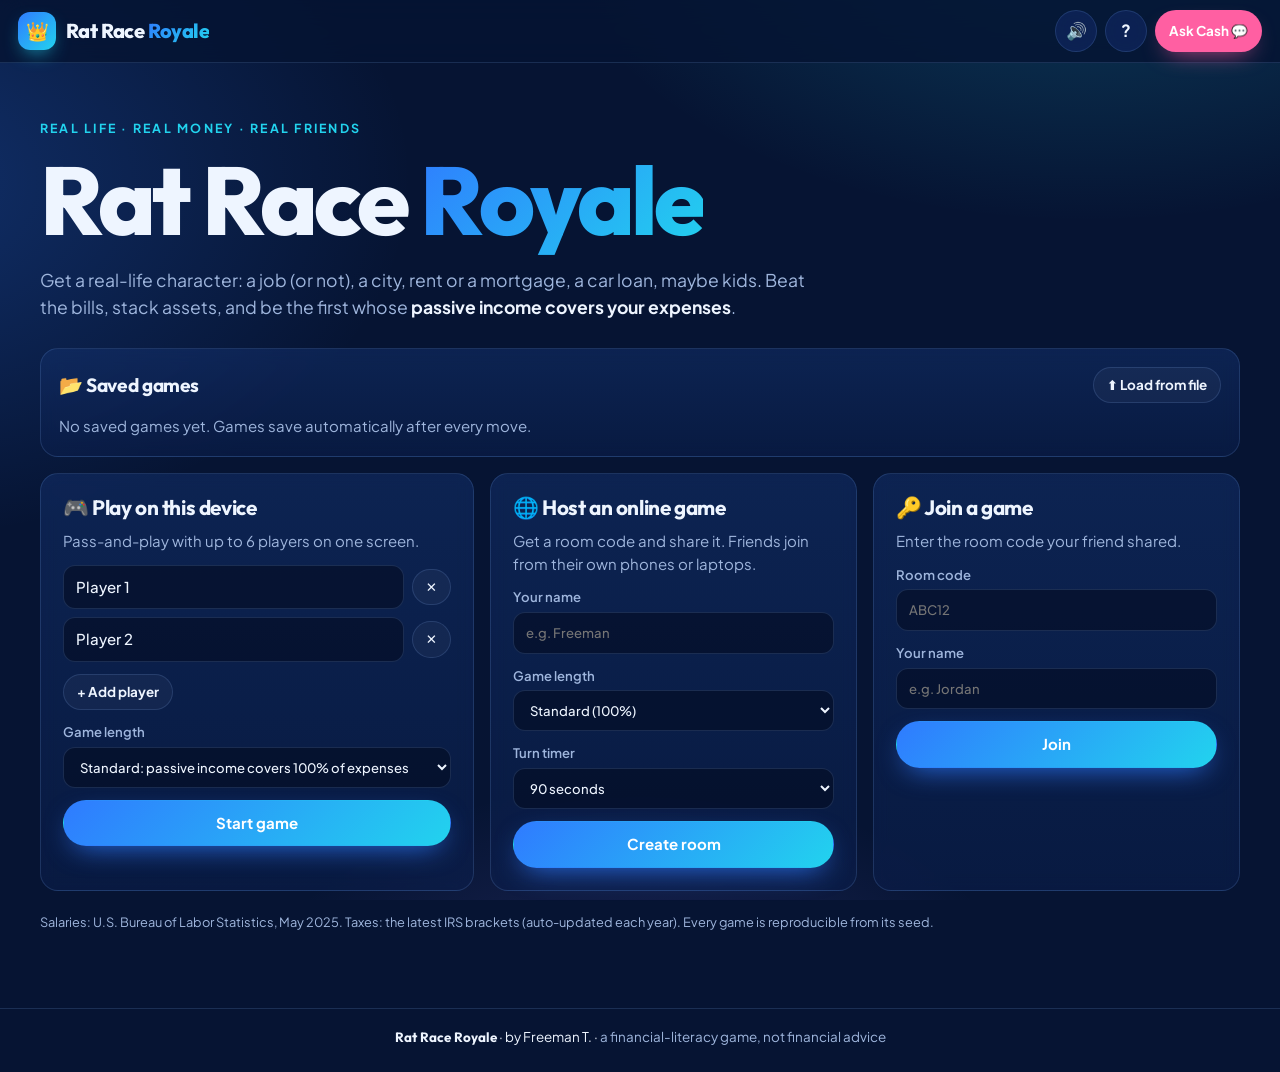
==== commit 6b7f4fe9: "Rat Race Royale: real money calendar (biweekly pay, monthly bills), yearly tax refunds/bills, partia" ====
--- a/index.html
+++ b/index.html
@@ -3,44 +3,45 @@
 <head>
   <meta charset="UTF-8" />
   <meta name="viewport" content="width=device-width, initial-scale=1.0" />
-  <title>CashFlow · Escape the Rat Race</title>
-  <meta name="description" content="A multiplayer financial-literacy board game: live a real-life character, beat the bills, buy assets, and escape the rat race." />
-  <link rel="icon" href="data:image/svg+xml,<svg xmlns='http://www.w3.org/2000/svg' viewBox='0 0 64 64'><rect width='64' height='64' rx='16' fill='%233cf5a0'/><text x='32' y='45' font-size='36' text-anchor='middle' font-family='Arial' font-weight='700' fill='%230d0b1e'>$</text></svg>" />
+  <title>Rat Race Royale</title>
+  <meta name="description" content="Rat Race Royale: a multiplayer financial-literacy board game by Freeman T. Live a real-life character, beat the bills, buy assets, and escape the rat race." />
+  <meta name="theme-color" content="#061433" />
+  <link rel="icon" href="data:image/svg+xml,<svg xmlns='http://www.w3.org/2000/svg' viewBox='0 0 64 64'><defs><linearGradient id='g' x1='0' y1='0' x2='1' y2='1'><stop offset='0' stop-color='%232f7bff'/><stop offset='1' stop-color='%2322d3ee'/></linearGradient></defs><rect width='64' height='64' rx='18' fill='url(%23g)'/><text x='32' y='44' font-size='32' text-anchor='middle'>👑</text></svg>" />
   <link rel="preconnect" href="https://fonts.googleapis.com" />
   <link rel="preconnect" href="https://fonts.gstatic.com" crossorigin />
-  <link href="https://fonts.googleapis.com/css2?family=Inter:wght@400;500;600;700&family=Space+Grotesk:wght@500;600;700&display=swap" rel="stylesheet" />
+  <link href="https://fonts.googleapis.com/css2?family=Outfit:wght@500;600;700;800&family=Plus+Jakarta+Sans:wght@400;500;600;700&display=swap" rel="stylesheet" />
   <link rel="stylesheet" href="css/styles.css" />
 </head>
 <body>
   <header class="topbar">
-    <a class="logo" href="./" aria-label="CashFlow home"><span class="logo__mark">$</span><span>cashflow</span></a>
-    <div class="topbar__info" id="topInfo"></div>
+    <a class="logo" href="./" aria-label="Rat Race Royale home"><span class="logo__mark">👑</span><span class="logo__text">Rat Race <em>Royale</em></span></a>
+    <div class="race" id="race" aria-label="Race out of the rat race"></div>
     <nav class="topbar__nav">
-      <button class="btn btn--ghost btn--sm" data-act="mute" aria-label="Toggle sound" title="Sound on/off">🔊</button>
-      <button class="btn btn--ghost btn--sm" data-act="saveFile" id="saveBtn" title="Download this game as a save file" hidden>💾</button>
-      <button class="btn btn--ghost btn--sm" data-act="rules">How to play</button>
+      <button class="btn btn--glass btn--icon" data-act="mute" aria-label="Toggle sound" title="Sound on/off">🔊</button>
+      <button class="btn btn--glass btn--icon" data-act="saveFile" id="saveBtn" title="Download this game as a save file" aria-label="Download save file" hidden>💾</button>
+      <button class="btn btn--glass btn--icon" data-act="rules" title="How to play" aria-label="How to play">?</button>
       <button class="btn btn--pink btn--sm" data-act="coach" id="coachBtn" hidden>Ask Cash 💬</button>
     </nav>
   </header>
+  <div class="topinfo" id="topInfo"></div>
 
   <main>
     <!-- ================= LOBBY ================= -->
     <section class="screen lobby" id="lobby">
       <div class="hero">
         <p class="eyebrow">Real life · real money · real friends</p>
-        <h1>Escape the<br /><em>rat race.</em></h1>
-        <p class="lead">You get a real-life character: a job (or not), a city, rent or a mortgage, a car loan, maybe kids. Beat the bills, stack assets, and be the first whose <strong>passive income covers your expenses</strong>.</p>
+        <h1>Rat Race <em>Royale</em></h1>
+        <p class="lead">Get a real-life character: a job (or not), a city, rent or a mortgage, a car loan, maybe kids. Beat the bills, stack assets, and be the first whose <strong>passive income covers your expenses</strong>.</p>
       </div>
 
       <div class="panel saves" id="saves" hidden></div>
+
       <div class="modes">
         <article class="mode">
           <h2>🎮 Play on this device</h2>
           <p class="muted">Pass-and-play with up to 6 players on one screen.</p>
           <div id="localNames" class="names"></div>
-          <div class="row">
-            <button class="btn btn--ghost btn--sm" data-act="addLocal">+ Add player</button>
-          </div>
+          <div class="row"><button class="btn btn--ghost btn--sm" data-act="addLocal">+ Add player</button></div>
           <label class="field"><span>Game length</span>
             <select data-length="local"><option value="quick">Quick: passive income covers 60% of expenses</option><option value="standard" selected>Standard: passive income covers 100% of expenses</option><option value="classic">Classic: escape, then win your dream on the Fast Track</option></select>
           </label>
@@ -74,25 +75,42 @@
     </section>
 
     <!-- ================= GAME ================= -->
-    <section class="screen game" id="game" hidden>
-      <div class="boardcol">
+    <section class="game" id="game" hidden>
+      <nav class="rail" id="rail" aria-label="Your money">
+        <button data-act="pane" data-pane="me" title="Your money"><span>💼</span><small>Money</small></button>
+        <button data-act="stmtMe" title="Full financial statement"><span>📄</span><small>Statement</small></button>
+        <button data-act="pane" data-pane="credit" title="Credit score"><span>💳</span><small>Credit</small></button>
+        <button data-act="pane" data-pane="ticker" title="Stock market"><span>📈</span><small>Market</small></button>
+        <button data-act="pane" data-pane="players" title="Players"><span>👥</span><small>Players</small></button>
+        <button data-act="pane" data-pane="log" title="Everything that happened"><span>📰</span><small>Feed</small></button>
+        <button data-act="pane" data-pane="fast" id="railFast" title="Fast Track" hidden><span>🚀</span><small>Fast Track</small></button>
+        <button data-act="coach" title="Ask Cash, your money coach"><span>💬</span><small>Cash</small></button>
+      </nav>
+
+      <aside class="drawer" id="drawer" hidden>
+        <button class="drawer__close" data-act="pane" data-pane="" aria-label="Close panel">×</button>
+        <div class="pane" id="me" data-pane="me"></div>
+        <div class="pane" id="credit" data-pane="credit"></div>
+        <div class="pane" id="ticker" data-pane="ticker"></div>
+        <div class="pane" id="players" data-pane="players"></div>
+        <div class="pane log" id="log" data-pane="log" aria-live="polite"></div>
+        <div class="pane" id="fast" data-pane="fast"></div>
+      </aside>
+
+      <div class="center">
+        <div class="peek" id="peek" aria-live="polite"></div>
         <div class="boardwrap">
           <div class="board" id="board" aria-label="Game board"></div>
           <div class="dice" id="dice" aria-live="polite"></div>
           <div class="stage" id="stage" hidden></div>
         </div>
-        <div class="panel fast" id="fast" hidden></div>
-        <div class="panel ticker" id="ticker"></div>
       </div>
-      <aside class="side">
-        <div class="panel me" id="me"></div>
-        <div class="panel players" id="players"></div>
-        <div class="panel log" id="log" aria-live="polite"></div>
-      </aside>
     </section>
   </main>
+
   <div class="dock" id="dock" aria-live="polite" hidden></div>
-  <footer class="sitefoot"><b>CashFlow: Escape the Rat Race</b> · by Freeman T. · <span class="muted">a financial-literacy game, not financial advice</span></footer>
+  <div class="fx" id="fx" aria-hidden="true"></div>
+  <footer class="sitefoot"><b>Rat Race Royale</b> · by Freeman T. · <span class="muted">a financial-literacy game, not financial advice</span></footer>
 
   <dialog class="modal modal--wide" id="stmtDialog"><div class="modal__inner" id="stmtBody"></div></dialog>
   <dialog class="modal" id="coachDialog"><div class="modal__inner" id="coachBody"></div></dialog>
@@ -101,21 +119,21 @@
       <button class="modal__close" data-act="close" aria-label="Close">×</button>
       <h2>How to play</h2>
       <ol>
-        <li><b>Goal:</b> be the first whose <b>passive income</b> (dividends, rentals, businesses) covers your <b>living expenses</b>. That's escaping the rat race.</li>
-        <li><b>Your turn:</b> roll the dice and move. Every <b>💰 Pay Day</b> you land on or pass pays your paycheck: income minus taxes, savings and bills.</li>
+        <li><b>Goal:</b> be the first whose <b>passive income</b> (dividends, rentals, businesses) covers your <b>monthly living expenses</b>. The bars at the top show how close everyone is.</li>
+        <li><b>Your money moves like real life:</b> every <b>💰 Pay Day</b> you land on or pass is one paycheck (every 2 weeks): pay minus taxes, 401(k) and health insurance. On the <b>1st of each month</b> your bills go out (rent or mortgage, car, loans, cards, utilities, child care) and your passive income comes in.</li>
         <li><b>💡 Opportunity:</b> pick a <b>small deal</b> (stocks, funds, starter homes, small businesses) or a <b>big deal</b> (apartment buildings, commercial property, bigger businesses). Check the cashflow: some deals lose money!</li>
         <li><b>Events:</b> 🛍️ personal spending, 👶 new baby, 💛 charity (donate 10% to roll 2 dice for 3 turns), 📨 buyer offers for your property, 📉 downsizing (usually a furlough, sometimes a real layoff), 📰 economic news that hits everyone.</li>
-        <li><b>Manage money</b> (after rolling): sell stocks or property (quick sales take a 20% hit), pay off debts to cut expenses, or take a bank loan in $1,000 steps.</li>
+        <li><b>Manage money</b> (after rolling): sell stocks or property (quick sales take a 20% hit), pay off a debt or just <b>pay part of it down</b>, or take a bank loan in $1,000 steps.</li>
+        <li><b>📬 Taxes:</b> federal tax is withheld from every paycheck. At year end the game compares it with what you really owed (including investment income). The refund, or the bill, arrives in April.</li>
+        <li><b>💳 Credit score (300–850):</b> bills paid on time build it, running out of cash is a missed payment (−30), card balances over 30% of your limit hurt, and new loans cause a small dip. Better credit = cheaper loans. Every deal card shows <i>your</i> rate.</li>
         <li><b>Deals get shared:</b> pass on a deal and the next player can grab it. Stocks are open to everyone at the same price after someone buys.</li>
-        <li><b>📈 Market:</b> prices drift every round and swing with news. Growth stocks pay no dividends, so sell them high. Dividend funds pay you to hold.</li>
+        <li><b>📈 Market:</b> prices move every round and swing with news. Each stock card shows its 52-week range. Growth stocks pay no dividends, so sell them high. Dividend funds pay you to hold.</li>
         <li><b>🏦 401(k):</b> pick a contribution %. Most employers match 50% up to 6%: free money, but it's locked for retirement and doesn't count toward escaping.</li>
-        <li><b>💳 Credit score (300–850):</b> on-time paychecks build it, running out of cash is a missed payment (−30), card balances over 30% of your limit hurt, and new loans cause a small dip. Better credit = cheaper mortgages and bank loans. Every deal card shows <i>your</i> rate.</li>
-        <li><b>🚀 Classic mode:</b> escaping takes you to the <b>Fast Track</b>. Collect CashFlow Day (100× your monthly passive income), buy big businesses, dodge lawsuits and audits. Win by buying your <b>dream</b> or adding $50k/month of cashflow.</li>
-        <li><b>Online:</b> the host can set a turn timer. When it runs out, the game plays it safe for you (roll, small deal, pass, end turn). Disconnected players get skipped automatically.</li>
-        <li><b>💾 Saving:</b> every move saves automatically. Your last 8 games show under <b>Saved games</b> on the home screen. Resuming an online game reopens the same room code, and friends rejoin with the code and the same name. Use 💾 to download a save file and continue on another device.</li>
-        <li><b>Between jobs?</b> You get unemployment benefits for a while. Job offers show up on Opportunity tiles, and your odds of getting hired improve every turn.</li>
+        <li><b>🚀 Classic mode:</b> escaping takes you to the <b>Fast Track</b>. Collect Payout Day (100× your monthly passive income), buy big businesses, dodge lawsuits and audits. Win by buying your <b>dream</b> or adding $50k/month of cashflow.</li>
+        <li><b>💾 Saving:</b> every move saves automatically. Your last 8 games show under <b>Saved games</b> on the home screen. Online games reopen with the same room code, and friends rejoin with the same name.</li>
+        <li><b>Online:</b> the host can set a turn timer. When it runs out, the game plays it safe for you. Disconnected players get skipped automatically.</li>
       </ol>
-      <p class="muted">Taxes use the latest IRS federal brackets (updated automatically when the IRS publishes new ones), FICA and approximate state rates. Raises come every 12 paychecks. Salaries come from BLS wage data. It's a game, not financial advice 💅</p>
+      <p class="muted">Taxes use the latest IRS federal brackets (updated automatically), FICA and approximate state rates. Salaries come from BLS wage data. It's a game, not financial advice 💅</p>
     </div>
   </dialog>
   <div class="toast" id="toast" role="status" aria-live="polite"></div>
--- a/css/styles.css
+++ b/css/styles.css
@@ -1,284 +1,339 @@
-/* CashFlow — Gen Z money vibes */
+/* Rat Race Royale — bright blue, playful, calm */
 :root {
-  --bg: #0d0b1e; --bg-2: #15122c; --bg-3: #1e1a3d; --line: rgba(255,255,255,0.09);
-  --text: #f4f2ff; --muted: #a6a1c9; --mint: #3cf5a0; --mint-ink: #04301d; --pink: #ff4fa3; --yellow: #ffd23f; --red: #ff5d6c; --blue: #4f8cff;
-  --radius: 18px; --shadow: 0 20px 50px -20px rgba(0,0,0,0.6);
-  --display: "Space Grotesk", Inter, system-ui, sans-serif; --body: Inter, system-ui, -apple-system, sans-serif;
+  --bg: #061433; --bg-2: #0b1f4d; --bg-3: #13306b; --bg-4: #1b3f88;
+  --line: rgba(140, 185, 255, 0.16); --glass: rgba(16, 40, 96, 0.72);
+  --text: #eef5ff; --muted: #9fb6dd;
+  --blue: #2f7bff; --cyan: #22d3ee; --sky: #7cc4ff; --mint: #2ee59d; --mint-ink: #032b1c;
+  --pink: #ff5fa2; --yellow: #ffd23f; --red: #ff5d6c; --violet: #8b7bff;
+  --grad: linear-gradient(135deg, #2f7bff 0%, #22d3ee 100%);
+  --radius: 18px; --shadow: 0 24px 60px -24px rgba(0, 8, 40, 0.9);
+  --display: "Outfit", system-ui, sans-serif; --body: "Plus Jakarta Sans", system-ui, -apple-system, sans-serif;
 }
 * { box-sizing: border-box; }
 html, body { margin: 0; }
-body { font: 15px/1.5 var(--body); color: var(--text); background: radial-gradient(1200px 600px at 80% -10%, rgba(255,79,163,0.12), transparent 60%), radial-gradient(900px 500px at -10% 110%, rgba(60,245,160,0.1), transparent 60%), var(--bg); min-height: 100vh; -webkit-font-smoothing: antialiased; }
-h1, h2, h3 { font-family: var(--display); letter-spacing: -0.03em; line-height: 1.05; margin: 0; }
+body {
+  font: 15px/1.5 var(--body); color: var(--text); min-height: 100vh; -webkit-font-smoothing: antialiased;
+  background:
+    radial-gradient(900px 520px at 85% -10%, rgba(34, 211, 238, 0.22), transparent 60%),
+    radial-gradient(900px 600px at -10% 20%, rgba(47, 123, 255, 0.28), transparent 60%),
+    radial-gradient(700px 500px at 50% 120%, rgba(139, 123, 255, 0.22), transparent 60%),
+    var(--bg);
+  background-attachment: fixed;
+}
+h1, h2, h3, h4 { font-family: var(--display); letter-spacing: -0.02em; line-height: 1.08; margin: 0; }
 button, input, select { font: inherit; }
 .muted { color: var(--muted); }
 [hidden] { display: none !important; }
-
-/* buttons & fields */
-.btn { display: inline-flex; align-items: center; justify-content: center; gap: 6px; border: 1px solid transparent; border-radius: 999px; padding: 11px 18px; font-weight: 600; cursor: pointer; color: var(--text); background: var(--bg-3); transition: transform .15s, background .2s, opacity .2s; }
-.btn:hover:not(:disabled) { transform: translateY(-1px); }
+.pos { color: var(--mint); } .neg { color: var(--red); }
+.row { display: flex; gap: 8px; flex-wrap: wrap; align-items: center; }
+
+/* ---------- buttons & fields */
+.btn { display: inline-flex; align-items: center; justify-content: center; gap: 6px; border: 1px solid transparent; border-radius: 999px; padding: 11px 18px; font-weight: 700; cursor: pointer; color: var(--text); background: var(--bg-3); transition: transform .15s, box-shadow .2s, background .2s, opacity .2s; }
+.btn:hover:not(:disabled) { transform: translateY(-2px); }
+.btn:active:not(:disabled) { transform: translateY(0) scale(.97); }
 .btn:disabled { opacity: .4; cursor: not-allowed; }
-.btn--accent { background: var(--mint); color: var(--mint-ink); box-shadow: 0 8px 24px -10px rgba(60,245,160,.7); }
-.btn--pink { background: var(--pink); color: #fff; }
-.btn--ghost { background: transparent; border-color: var(--line); }
-.btn--danger { background: rgba(255,93,108,.15); color: var(--red); border-color: rgba(255,93,108,.35); }
-.btn--sm { padding: 7px 13px; font-size: .86rem; }
+.btn--accent { background: var(--grad); color: #fff; box-shadow: 0 10px 28px -10px rgba(47, 123, 255, .9); }
+.btn--accent:hover:not(:disabled) { box-shadow: 0 14px 34px -10px rgba(34, 211, 238, .95); }
+.btn--pink { background: var(--pink); color: #fff; box-shadow: 0 10px 24px -12px rgba(255, 95, 162, .9); }
+.btn--ghost { background: rgba(255, 255, 255, .04); border-color: var(--line); }
+.btn--glass { background: var(--glass); border-color: var(--line); backdrop-filter: blur(10px); }
+.btn--danger { background: rgba(255, 93, 108, .14); color: #ff8b96; border-color: rgba(255, 93, 108, .35); }
+.btn--sm { padding: 7px 13px; font-size: .84rem; }
+.btn--xs { padding: 3px 9px; font-size: .74rem; }
+.btn--big { padding: 14px 26px; font-size: 1.05rem; }
+.btn--icon { width: 42px; height: 42px; padding: 0; font-size: 1.05rem; }
 .btn--block { width: 100%; }
 .field { display: flex; flex-direction: column; gap: 5px; font-size: .82rem; color: var(--muted); font-weight: 600; }
-.field input, .field select, input.inp { background: var(--bg); border: 1px solid var(--line); border-radius: 12px; padding: 10px 12px; color: var(--text); font-weight: 500; min-width: 0; }
-.field input:focus, .field select:focus, input.inp:focus { outline: 2px solid var(--mint); outline-offset: -1px; }
-.row { display: flex; gap: 8px; flex-wrap: wrap; align-items: center; }
-
-/* top bar */
-.topbar { position: sticky; top: 0; z-index: 20; display: flex; align-items: center; gap: 16px; padding: 12px 20px; background: rgba(13,11,30,.85); backdrop-filter: blur(12px); border-bottom: 1px solid var(--line); }
-.logo { display: inline-flex; align-items: center; gap: 9px; color: var(--text); text-decoration: none; font-family: var(--display); font-weight: 700; font-size: 1.25rem; letter-spacing: -0.04em; }
-.logo__mark { width: 32px; height: 32px; border-radius: 10px; background: var(--mint); color: var(--mint-ink); display: grid; place-items: center; font-size: 1.1rem; }
-.topbar__info { flex: 1; display: flex; gap: 10px; flex-wrap: wrap; align-items: center; font-size: .86rem; color: var(--muted); min-width: 0; }
-.chip { display: inline-flex; align-items: center; gap: 6px; padding: 4px 10px; border-radius: 999px; background: var(--bg-3); border: 1px solid var(--line); color: var(--text); white-space: nowrap; }
-.chip b { color: var(--mint); letter-spacing: .08em; }
-.topbar__nav { display: flex; gap: 8px; }
-
-/* lobby */
-.screen { padding: 28px 20px 40px; max-width: 1280px; margin: 0 auto; }
-.hero { max-width: 760px; margin: 18px 0 28px; }
-.eyebrow { color: var(--mint); font-weight: 700; font-size: .78rem; letter-spacing: .16em; text-transform: uppercase; margin: 0 0 10px; }
-.hero h1 { font-size: clamp(2.8rem, 8vw, 5.4rem); }
-.hero h1 em { font-style: normal; color: var(--mint); }
-.lead { font-size: 1.08rem; color: var(--muted); margin: 16px 0 0; max-width: 60ch; }
+.field input, .field select, input.inp { background: rgba(3, 10, 30, .55); border: 1px solid var(--line); border-radius: 12px; padding: 10px 12px; color: var(--text); font-weight: 500; min-width: 0; }
+.field input:focus, .field select:focus, input.inp:focus { outline: 2px solid var(--cyan); outline-offset: -1px; }
+input.inp--sm { padding: 5px 8px; width: 92px; border-radius: 9px; font-size: .84rem; }
+
+/* ---------- top bar + race strip */
+.topbar { position: sticky; top: 0; z-index: 40; display: flex; align-items: center; gap: 16px; padding: 10px 18px; background: rgba(6, 20, 51, .82); backdrop-filter: blur(14px); border-bottom: 1px solid var(--line); }
+.logo { display: inline-flex; align-items: center; gap: 10px; color: var(--text); text-decoration: none; flex: none; }
+.logo__mark { width: 38px; height: 38px; border-radius: 12px; background: var(--grad); display: grid; place-items: center; font-size: 1.15rem; box-shadow: 0 8px 20px -8px rgba(34, 211, 238, .9); }
+.logo__text { font-family: var(--display); font-weight: 800; font-size: 1.25rem; letter-spacing: -0.03em; white-space: nowrap; }
+.logo__text em { font-style: normal; background: var(--grad); -webkit-background-clip: text; background-clip: text; color: transparent; }
+.topbar__nav { display: flex; gap: 8px; flex: none; }
+.race { flex: 1; display: flex; gap: 8px; justify-content: center; overflow-x: auto; scrollbar-width: none; min-width: 0; }
+.race::-webkit-scrollbar { display: none; }
+.racer { flex: 0 1 190px; min-width: 132px; display: grid; grid-template-columns: auto 1fr; gap: 2px 8px; align-items: center; padding: 6px 10px; border-radius: 14px; background: rgba(255, 255, 255, .04); border: 1px solid var(--line); color: var(--text); cursor: pointer; text-align: left; transition: border-color .2s, background .2s; }
+.racer:hover { background: rgba(255, 255, 255, .08); }
+.racer.is-turn { border-color: var(--pc); box-shadow: 0 0 0 1px var(--pc), 0 0 22px -6px var(--pc); }
+.racer .dot { grid-row: span 2; }
+.racer b { font-size: .8rem; white-space: nowrap; overflow: hidden; text-overflow: ellipsis; }
+.racer small { grid-column: 2; font-size: .68rem; color: var(--muted); white-space: nowrap; }
+.racer .progress { grid-column: 1 / -1; height: 6px; margin-top: 3px; }
+.topinfo { display: flex; gap: 8px; justify-content: center; flex-wrap: wrap; padding: 8px 12px 0; font-size: .8rem; }
+.chip { display: inline-flex; align-items: center; gap: 6px; padding: 4px 11px; border-radius: 999px; background: var(--glass); border: 1px solid var(--line); color: var(--text); white-space: nowrap; }
+.chip b { color: var(--cyan); letter-spacing: .08em; }
+.chip--hot { color: var(--red); border-color: var(--red); animation: pulse 1s infinite; }
+
+/* ---------- lobby */
+.screen { padding: 26px 20px 40px; max-width: 1240px; margin: 0 auto; }
+.hero { max-width: 780px; margin: 22px 0 28px; }
+.eyebrow { color: var(--cyan); font-weight: 700; font-size: .78rem; letter-spacing: .18em; text-transform: uppercase; margin: 0 0 10px; }
+.hero h1 { font-size: clamp(3rem, 9vw, 6rem); font-weight: 800; letter-spacing: -0.04em; }
+.hero h1 em { font-style: normal; background: var(--grad); -webkit-background-clip: text; background-clip: text; color: transparent; }
+.lead { font-size: 1.1rem; color: var(--muted); margin: 16px 0 0; max-width: 60ch; }
 .lead strong { color: var(--text); }
 .modes { display: grid; grid-template-columns: repeat(3, 1fr); gap: 16px; }
-.mode { background: var(--bg-2); border: 1px solid var(--line); border-radius: var(--radius); padding: 22px; display: flex; flex-direction: column; gap: 12px; }
+.mode, .panel { background: linear-gradient(180deg, rgba(19, 48, 107, .55), rgba(11, 31, 77, .55)); border: 1px solid var(--line); border-radius: var(--radius); padding: 22px; backdrop-filter: blur(8px); }
+.mode { display: flex; flex-direction: column; gap: 12px; }
 .mode h2 { font-size: 1.3rem; }
 .mode p { margin: 0; }
 .names { display: grid; gap: 8px; }
 .names .row input { flex: 1; }
 .hostlobby { border-top: 1px dashed var(--line); padding-top: 12px; display: grid; gap: 10px; }
-.code { font-family: var(--display); font-size: 2rem; letter-spacing: .18em; color: var(--mint); text-align: center; background: var(--bg); border-radius: 14px; padding: 8px; }
+.code { font-family: var(--display); font-size: 2.1rem; font-weight: 800; letter-spacing: .2em; text-align: center; background: rgba(3, 10, 30, .55); border-radius: 14px; padding: 8px; color: var(--cyan); }
 .status { margin: 0; color: var(--yellow); font-size: .88rem; min-height: 1.2em; }
 .footnote { color: var(--muted); font-size: .8rem; margin-top: 22px; }
-
-/* game layout */
-.game { display: grid; grid-template-columns: minmax(0, 1.25fr) minmax(330px, 1fr); gap: 18px; align-items: start; max-width: 1400px; }
-.boardwrap { position: relative; }
-.boardcol { min-width: 0; display: flex; flex-direction: column; gap: 12px; }
-.board { display: grid; grid-template-columns: repeat(9, 1fr); gap: 5px; background: var(--bg-2); border: 1px solid var(--line); border-radius: var(--radius); padding: 8px; aspect-ratio: 1; }
-.tile { position: relative; border-radius: 10px; background: color-mix(in srgb, var(--c) 18%, var(--bg)); border: 1px solid color-mix(in srgb, var(--c) 45%, transparent); display: flex; flex-direction: column; align-items: center; justify-content: center; text-align: center; padding: 2px; min-width: 0; overflow: hidden; }
-.tile__icon { font-size: clamp(.9rem, 2.1vw, 1.5rem); line-height: 1; }
-.tile__name { font-size: clamp(.42rem, .85vw, .62rem); color: var(--muted); font-weight: 600; line-height: 1.1; margin-top: 2px; }
-.tile.is-current { outline: 2px solid var(--yellow); outline-offset: 1px; }
+.saves { margin-bottom: 16px; display: grid; gap: 12px; padding: 18px; }
+.savelist { display: grid; gap: 8px; }
+.saverow { display: flex; justify-content: space-between; align-items: center; gap: 10px; flex-wrap: wrap; padding: 10px 12px; border: 1px solid var(--line); border-radius: 12px; background: rgba(3, 10, 30, .45); }
+.saverow small { display: block; }
+
+/* ---------- game layout: rail | board (center) ; drawer slides over */
+.game { position: relative; display: grid; grid-template-columns: 84px 1fr; gap: 16px; padding: 10px 18px 0; max-width: 1500px; margin: 0 auto; }
+.rail { position: sticky; top: 76px; align-self: start; display: flex; flex-direction: column; gap: 6px; padding: 8px 6px; border-radius: 22px; background: var(--glass); border: 1px solid var(--line); backdrop-filter: blur(12px); z-index: 20; }
+.rail button { display: flex; flex-direction: column; align-items: center; gap: 2px; padding: 9px 4px; border-radius: 14px; border: 1px solid transparent; background: transparent; color: var(--text); cursor: pointer; transition: background .2s, transform .15s; }
+.rail button span { font-size: 1.35rem; line-height: 1; }
+.rail button small { font-size: .66rem; color: var(--muted); font-weight: 600; }
+.rail button:hover { background: rgba(255, 255, 255, .07); transform: translateX(2px); }
+.rail button.is-on { background: rgba(47, 123, 255, .28); border-color: rgba(124, 196, 255, .4); }
+.rail button.is-on small { color: var(--text); }
+
+.drawer { position: absolute; left: 112px; top: 10px; z-index: 25; width: min(400px, calc(100% - 130px)); max-height: calc(100vh - 210px); overflow: auto; padding: 18px; border-radius: 22px; background: rgba(9, 27, 70, .96); border: 1px solid var(--line); box-shadow: var(--shadow); backdrop-filter: blur(14px); animation: slidein .25s ease both; }
+@keyframes slidein { from { opacity: 0; transform: translateX(-14px); } }
+.drawer__close { position: sticky; top: 0; float: right; width: 34px; height: 34px; border-radius: 50%; border: 0; background: var(--bg-3); color: var(--text); font-size: 1.2rem; cursor: pointer; z-index: 2; }
+.pane { display: none; }
+.pane.is-on { display: block; }
+.pane h3 { font-size: 1.1rem; margin-bottom: 12px; }
+
+.center { min-width: 0; display: flex; flex-direction: column; align-items: center; gap: 10px; }
+.boardwrap { position: relative; width: min(100%, calc(100vh - 300px)); min-width: 300px; }
+.board { display: grid; grid-template-columns: repeat(9, 1fr); gap: 5px; padding: 8px; aspect-ratio: 1; border-radius: 26px; background: linear-gradient(160deg, rgba(27, 63, 136, .7), rgba(9, 27, 70, .8)); border: 1px solid var(--line); box-shadow: var(--shadow), inset 0 1px 0 rgba(255, 255, 255, .08); }
+.board--fast { grid-template-columns: repeat(7, 1fr); grid-template-rows: repeat(7, 1fr); background: linear-gradient(160deg, rgba(139, 123, 255, .45), rgba(9, 27, 70, .85)); }
+.tile { position: relative; border-radius: 11px; background: color-mix(in srgb, var(--c) 22%, #0a1d47); border: 1px solid color-mix(in srgb, var(--c) 50%, transparent); display: flex; flex-direction: column; align-items: center; justify-content: center; text-align: center; padding: 2px; min-width: 0; overflow: hidden; transition: transform .2s; }
+.tile:hover { transform: scale(1.04); z-index: 1; }
+.tile__icon { font-size: clamp(.9rem, 2.2vw, 1.55rem); line-height: 1; filter: drop-shadow(0 2px 4px rgba(0, 0, 0, .35)); }
+.tile__name { font-size: clamp(.42rem, .8vw, .62rem); color: #cfe0ff; font-weight: 600; line-height: 1.1; margin-top: 3px; }
+.tile.is-current { outline: 2px solid var(--yellow); outline-offset: 1px; animation: glow 1.6s ease-in-out infinite; }
+@keyframes glow { 50% { box-shadow: 0 0 22px 2px rgba(255, 210, 63, .55); } }
+.hub { grid-column: 2 / 7; grid-row: 2 / 7; border-radius: 18px; border: 1px dashed var(--line); background: rgba(6, 20, 51, .55); display: flex; flex-direction: column; align-items: center; justify-content: center; text-align: center; gap: 6px; padding: 16px; }
+.hub h3 { font-size: clamp(1.1rem, 3vw, 2rem); }
 .tokens { position: absolute; inset: auto 2px 2px 2px; display: flex; flex-wrap: wrap; justify-content: center; gap: 2px; }
-.token { width: clamp(10px, 1.7vw, 16px); height: clamp(10px, 1.7vw, 16px); border-radius: 50%; background: var(--pc); border: 2px solid var(--bg); box-shadow: 0 0 0 1px rgba(255,255,255,.4); font-size: 0; }
-.tile.is-current .token.is-turn { animation: bob 1s infinite ease-in-out; }
-@keyframes bob { 50% { transform: translateY(-3px); } }
-.dice { position: absolute; top: 50%; left: 50%; transform: translate(-50%, -50%); pointer-events: none; display: flex; gap: 10px; }
-.die { width: 64px; height: 64px; border-radius: 16px; background: #fff; color: var(--bg); font: 700 2rem var(--display); display: grid; place-items: center; box-shadow: var(--shadow); animation: pop .5s ease both; }
-@keyframes pop { from { transform: scale(.4) rotate(-40deg); opacity: 0; } }
-
-.side { display: flex; flex-direction: column; gap: 12px; min-width: 0; }
-.panel { background: var(--bg-2); border: 1px solid var(--line); border-radius: var(--radius); padding: 16px; }
-.panel h3 { font-size: 1rem; margin-bottom: 10px; }
-.turn__head { display: flex; align-items: center; gap: 10px; margin-bottom: 12px; }
-.dot { width: 14px; height: 14px; border-radius: 50%; background: var(--pc); flex: none; box-shadow: 0 0 12px var(--pc); }
-.turn__head h3 { margin: 0; font-size: 1.15rem; }
-.turn__head .muted { font-size: .82rem; }
-.actions { display: flex; gap: 8px; flex-wrap: wrap; }
-.actions .btn { flex: 1; min-width: 120px; }
-.waiting { color: var(--muted); font-size: .92rem; margin: 0; }
-
-.card { background: var(--bg); border: 1px solid var(--line); border-radius: 14px; padding: 14px; margin-bottom: 12px; }
-.card__kicker { font-size: .72rem; letter-spacing: .14em; text-transform: uppercase; font-weight: 700; color: var(--pink); margin: 0 0 4px; }
-.card h4 { font: 700 1.2rem var(--display); margin: 0 0 6px; letter-spacing: -0.02em; }
-.card p.story { margin: 0 0 10px; color: var(--muted); font-style: italic; }
-.kv { display: grid; grid-template-columns: 1fr auto; gap: 4px 12px; font-size: .9rem; }
+.token { width: clamp(11px, 1.7vw, 17px); height: clamp(11px, 1.7vw, 17px); border-radius: 50%; background: var(--pc); border: 2px solid #fff; box-shadow: 0 2px 6px rgba(0, 0, 0, .5); font-size: 0; }
+.token.is-turn { animation: bob .9s infinite ease-in-out; }
+@keyframes bob { 50% { transform: translateY(-4px); } }
+.dice { position: absolute; top: 50%; left: 50%; transform: translate(-50%, -50%); pointer-events: none; display: flex; gap: 12px; z-index: 8; }
+.die { width: 70px; height: 70px; border-radius: 18px; background: linear-gradient(160deg, #fff, #dbe8ff); color: #0b1f4d; font: 800 2.2rem var(--display); display: grid; place-items: center; box-shadow: 0 18px 40px -10px rgba(0, 0, 0, .7); animation: roll .6s cubic-bezier(.2, 1.4, .4, 1) both; }
+.die:nth-child(2) { animation-delay: .08s; }
+@keyframes roll { from { transform: translateY(-40px) rotate(-200deg) scale(.4); opacity: 0; } }
+
+.peek { min-height: 38px; display: flex; justify-content: center; width: min(100%, 760px); }
+.peek p { margin: 0; padding: 7px 16px; white-space: nowrap; overflow: hidden; text-overflow: ellipsis; border-radius: 999px; background: var(--glass); border: 1px solid var(--line); font-size: .86rem; text-align: center; box-shadow: 0 0 0 2px color-mix(in srgb, var(--pc, var(--cyan)) 35%, transparent); animation: peekin .4s ease both; max-width: 100%; }
+@keyframes peekin { from { opacity: 0; transform: translateY(-8px) scale(.97); } }
+
+/* card stage: cards appear in the middle of the board */
+.stage { position: absolute; inset: 6%; display: grid; place-items: center; z-index: 6; pointer-events: none; }
+.stage > * { pointer-events: auto; width: min(100%, 470px); max-height: 100%; overflow: auto; animation: deal .4s cubic-bezier(.2, 1.2, .4, 1) both; }
+.stage:has(.report) > * { width: min(100%, 640px); }
+@keyframes deal { from { transform: translateY(26px) rotate(-2deg) scale(.92); opacity: 0; } }
+
+/* ---------- cards */
+.card { background: linear-gradient(170deg, #12306e, #0a1f4f); border: 1px solid rgba(124, 196, 255, .28); border-radius: 20px; padding: 18px; box-shadow: 0 34px 80px -24px rgba(0, 0, 0, .9), inset 0 1px 0 rgba(255, 255, 255, .1); }
+.card__kicker { font-size: .72rem; letter-spacing: .14em; text-transform: uppercase; font-weight: 800; color: var(--cyan); margin: 0 0 6px; }
+.card h4 { font: 800 1.35rem var(--display); margin: 0 0 6px; display: flex; align-items: center; gap: 10px; flex-wrap: wrap; }
+.card p.story { margin: 0 0 12px; color: var(--muted); font-style: italic; }
+.card--dream { border-color: var(--pink); }
+.kv { display: grid; grid-template-columns: 1fr auto; gap: 5px 12px; font-size: .9rem; margin: 0; }
 .kv dt { color: var(--muted); }
-.kv dd { margin: 0; font-weight: 600; text-align: right; font-variant-numeric: tabular-nums; }
-.pos { color: var(--mint); } .neg { color: var(--red); }
+.kv dd { margin: 0; font-weight: 700; text-align: right; font-variant-numeric: tabular-nums; }
 .choose { display: grid; grid-template-columns: 1fr 1fr; gap: 10px; }
-.choose button { text-align: left; border-radius: 14px; padding: 14px; border: 1px solid var(--line); background: var(--bg); color: var(--text); cursor: pointer; display: flex; flex-direction: column; gap: 4px; }
-.choose button:hover { border-color: var(--mint); }
-.choose b { font-family: var(--display); font-size: 1.05rem; }
+.choose button { text-align: left; border-radius: 16px; padding: 16px; border: 1px solid var(--line); background: rgba(3, 10, 30, .4); color: var(--text); cursor: pointer; display: flex; flex-direction: column; gap: 4px; transition: transform .15s, border-color .2s; }
+.choose button:hover { border-color: var(--cyan); transform: translateY(-3px); }
+.choose b { font-family: var(--display); font-size: 1.15rem; }
 .choose span { color: var(--muted); font-size: .82rem; }
-.qty { display: flex; gap: 8px; align-items: center; margin: 8px 0; }
+.qty { display: flex; gap: 8px; align-items: center; margin: 10px 0; }
 .qty input { width: 110px; }
-
-.progress { height: 12px; border-radius: 999px; background: var(--bg); overflow: hidden; border: 1px solid var(--line); }
-.progress span { display: block; height: 100%; background: linear-gradient(90deg, var(--pink), var(--mint)); border-radius: 999px; transition: width .6s ease; }
-.me__top { display: flex; justify-content: space-between; align-items: baseline; gap: 10px; flex-wrap: wrap; }
-.me__job { font-weight: 600; }
-.stats { display: grid; grid-template-columns: repeat(3, 1fr); gap: 8px; margin: 12px 0; }
-.stat { background: var(--bg); border-radius: 12px; padding: 8px 10px; }
-.stat small { display: block; color: var(--muted); font-size: .72rem; }
-.stat b { font-family: var(--display); font-size: 1.05rem; font-variant-numeric: tabular-nums; }
-
+.actions { display: flex; gap: 8px; flex-wrap: wrap; margin-top: 12px; }
+.actions .btn { flex: 1; min-width: 110px; }
+.rbar { position: relative; display: inline-block; width: 70px; height: 6px; border-radius: 999px; background: linear-gradient(90deg, var(--mint), var(--yellow), var(--red)); vertical-align: middle; }
+.rbar i { position: absolute; top: -3px; width: 3px; height: 12px; margin-left: -1px; background: #fff; border-radius: 2px; }
+.dreams { display: grid; gap: 8px; }
+.dream { display: grid; grid-template-columns: auto 1fr auto; gap: 10px; align-items: center; text-align: left; background: rgba(3, 10, 30, .4); border: 1px solid var(--line); border-radius: 14px; padding: 10px 12px; color: var(--text); cursor: pointer; transition: transform .15s; }
+.dream:hover { transform: translateX(3px); }
+.dream.is-on { border-color: var(--pink); box-shadow: 0 0 0 1px var(--pink), 0 0 24px -8px var(--pink); }
+.dream span { font-size: 1.4rem; }
+.dream small { color: var(--muted); }
+
+/* ---------- money panel bits */
+.progress { height: 12px; border-radius: 999px; background: rgba(3, 10, 30, .6); overflow: hidden; border: 1px solid var(--line); }
+.progress span { display: block; height: 100%; background: linear-gradient(90deg, var(--blue), var(--cyan), var(--mint)); border-radius: 999px; transition: width .8s cubic-bezier(.2, 1, .3, 1); }
+.stats { display: grid; grid-template-columns: repeat(2, 1fr); gap: 8px; margin: 12px 0; }
+.stat { background: rgba(3, 10, 30, .45); border: 1px solid var(--line); border-radius: 14px; padding: 9px 11px; }
+.stat small { display: block; color: var(--muted); font-size: .72rem; font-weight: 600; }
+.stat b { font-family: var(--display); font-size: 1.15rem; font-variant-numeric: tabular-nums; }
+.timeline { display: grid; gap: 6px; margin: 12px 0; font-size: .84rem; }
+.timeline div { display: flex; justify-content: space-between; gap: 10px; padding: 7px 10px; border-radius: 12px; background: rgba(3, 10, 30, .35); }
+.timeline span { color: var(--muted); }
+.lifechips { display: flex; flex-wrap: wrap; gap: 6px; margin: 8px 0 0; }
+.lifechips span { font-size: .76rem; padding: 3px 9px; border-radius: 999px; background: rgba(255, 255, 255, .06); border: 1px solid var(--line); }
+.k401 { margin-top: 12px; display: flex; justify-content: space-between; align-items: center; gap: 8px; flex-wrap: wrap; font-size: .84rem; }
+.seg { display: inline-flex; border: 1px solid var(--line); border-radius: 999px; overflow: hidden; }
+.seg button { background: transparent; border: 0; color: var(--text); padding: 5px 10px; cursor: pointer; font-size: .8rem; }
+.seg button.is-on { background: var(--grad); color: #fff; font-weight: 800; }
+.seg button:disabled { cursor: default; }
+.seg button:disabled:not(.is-on) { opacity: .5; }
+.badges { font-size: .9rem; letter-spacing: 1px; }
+.badge { font-size: .7rem; padding: 2px 8px; border-radius: 999px; background: var(--bg-3); color: var(--muted); }
+.badge--off { color: var(--red); }
+.badge--fast { background: rgba(255, 95, 162, .2); color: var(--pink); }
+.credit { margin-top: 12px; font-size: .84rem; display: grid; gap: 8px; }
+.credit--big { margin: 0 0 14px; padding: 12px 14px; border: 1px solid var(--line); border-radius: 14px; background: rgba(3, 10, 30, .45); }
+.credit__score { font-family: var(--display); font-size: 1.5rem; color: var(--cc); }
+.credit__tier { font-size: .72rem; font-weight: 800; padding: 2px 9px; border-radius: 999px; color: #061433; background: var(--cc); }
+.credit__bar { position: relative; height: 7px; border-radius: 999px; background: linear-gradient(90deg, #ff5d6c 0%, #ff9f43 40%, #ffd23f 60%, #9be564 80%, #2ee59d 100%); }
+.credit__bar i { position: absolute; top: -4px; width: 4px; height: 15px; margin-left: -2px; border-radius: 2px; background: #fff; box-shadow: 0 0 0 2px var(--bg); transition: left .8s ease; }
+.credit__meta { display: flex; flex-wrap: wrap; gap: 4px 12px; color: var(--muted); font-size: .76rem; }
+.howto { padding-left: 18px; color: var(--muted); font-size: .84rem; display: grid; gap: 6px; }
+.howto b { color: var(--text); }
+.spark { display: block; overflow: visible; }
+
+/* players + feed + market + fast */
 .plist { display: grid; gap: 8px; }
-.prow { display: grid; grid-template-columns: auto 1fr auto; gap: 10px; align-items: center; padding: 8px 10px; border-radius: 12px; background: var(--bg); border: 1px solid transparent; cursor: pointer; text-align: left; color: var(--text); }
+.prow { display: grid; grid-template-columns: auto 1fr auto; gap: 10px; align-items: center; padding: 9px 11px; border-radius: 14px; background: rgba(3, 10, 30, .4); border: 1px solid transparent; cursor: pointer; text-align: left; color: var(--text); width: 100%; }
 .prow:hover { border-color: var(--line); }
 .prow.is-turn { border-color: var(--pc); }
 .prow small { color: var(--muted); display: block; font-size: .75rem; }
 .prow .progress { height: 6px; margin-top: 4px; }
-.badge { font-size: .7rem; padding: 2px 7px; border-radius: 999px; background: var(--bg-3); color: var(--muted); }
-.badge--off { color: var(--red); }
-
-.log { max-height: 340px; overflow-y: auto; display: flex; flex-direction: column; gap: 6px; font-size: .88rem; }
-.log p { margin: 0; padding: 6px 10px; border-radius: 10px; background: var(--bg); border-left: 3px solid var(--pc, var(--line)); }
-.log p.narrator { background: color-mix(in srgb, var(--pink) 10%, var(--bg)); }
+.dot { width: 14px; height: 14px; border-radius: 50%; background: var(--pc); flex: none; box-shadow: 0 0 12px var(--pc); display: inline-block; }
+.log { display: flex; flex-direction: column; gap: 6px; font-size: .86rem; }
+.log.is-on { display: flex; }
+.log:not(.is-on) { display: none; }
+.log p { margin: 0; padding: 7px 11px; border-radius: 12px; background: rgba(3, 10, 30, .4); border-left: 3px solid var(--pc, var(--line)); }
+.log p.narrator { background: rgba(255, 95, 162, .09); }
 .log p.econ { border-left-color: var(--yellow); }
 .log p.warn { color: var(--yellow); }
-.log p.good { color: var(--mint); }
-
-/* statement dialog */
-.modal { border: 0; padding: 0; border-radius: 22px; background: var(--bg-2); color: var(--text); width: min(560px, 100% - 24px); max-height: calc(100vh - 24px); box-shadow: var(--shadow); }
-.modal--wide { width: min(980px, 100% - 24px); }
-.modal::backdrop { background: rgba(5,4,15,.7); backdrop-filter: blur(4px); }
-.modal__inner { padding: 24px; position: relative; }
-.modal__close { position: absolute; top: 14px; right: 14px; width: 36px; height: 36px; border-radius: 50%; border: 0; background: var(--bg-3); color: var(--text); font-size: 1.3rem; cursor: pointer; }
-.rules ol { padding-left: 1.2rem; display: grid; gap: 8px; }
-.fs { display: grid; grid-template-columns: 1fr 1fr; gap: 16px; margin-top: 14px; }
-.fs section { background: var(--bg); border-radius: 14px; padding: 14px; }
-.fs h4 { margin: 0 0 8px; font-family: var(--display); font-size: 1rem; }
-.fs table { width: 100%; border-collapse: collapse; font-size: .86rem; }
-.fs td { padding: 4px 0; vertical-align: middle; }
-.fs td:last-child { text-align: right; font-variant-numeric: tabular-nums; white-space: nowrap; }
-.fs tr.total td { border-top: 1px dashed var(--line); font-weight: 700; padding-top: 6px; }
-.fs .sub { color: var(--muted); font-size: .76rem; text-transform: uppercase; letter-spacing: .1em; padding-top: 8px; }
-.fs .btn--sm { padding: 3px 9px; font-size: .74rem; margin-left: 6px; }
-.fs-head { display: flex; justify-content: space-between; gap: 12px; flex-wrap: wrap; align-items: flex-end; }
-.fs-life { color: var(--muted); font-size: .88rem; margin: 4px 0 0; }
-.escape { background: var(--bg); border-radius: 14px; padding: 14px; margin-top: 14px; }
-.escape .row { justify-content: space-between; font-size: .9rem; margin-bottom: 8px; }
-.loanbox { display: flex; gap: 8px; flex-wrap: wrap; align-items: center; margin-top: 8px; }
-.loanbox input { width: 110px; }
-
-.toast { position: fixed; left: 50%; bottom: 24px; transform: translateX(-50%) translateY(20px); background: var(--bg-3); border: 1px solid var(--line); color: var(--text); padding: 10px 16px; border-radius: 14px; opacity: 0; transition: .25s; pointer-events: none; z-index: 50; max-width: calc(100% - 32px); text-align: center; }
-.toast.show { opacity: 1; transform: translateX(-50%); }
-.winner { text-align: center; padding: 8px 0; }
-.winner h3 { font-size: 1.6rem; color: var(--mint); margin-bottom: 6px; }
-
-@media (max-width: 1000px) {
-  .modes { grid-template-columns: 1fr; }
-  .game { grid-template-columns: 1fr; }
-  .boardwrap { position: relative; }
-  .fs { grid-template-columns: 1fr; }
-}
-@media (max-width: 520px) {
-  .topbar { padding: 10px 12px; gap: 10px; }
-  .topbar__nav .btn { padding: 6px 10px; }
-  .screen { padding: 18px 12px 32px; }
-  .board { gap: 3px; padding: 5px; }
-  .stats { grid-template-columns: 1fr 1fr; }
-}
-@media (prefers-reduced-motion: reduce) { *, *::before, *::after { animation: none !important; transition: none !important; } }
-.prow > span:nth-child(2) { min-width: 0; }
-.prow .progress { display: block; }
-.fs-head { padding-right: 44px; }
-
-/* ---- round 3: fast track, ticker, dreams, 401k, report card, coach */
-.fastboard { display: grid; grid-template-columns: repeat(12, 1fr); gap: 4px; margin-top: 10px; }
+.log p.good, .log p.credit { color: var(--mint); }
+.log p.tip { border-left-color: var(--cyan); background: rgba(34, 211, 238, .08); }
+.ticks { display: grid; gap: 4px; }
+.tick { display: grid; grid-template-columns: 1fr auto auto 58px; gap: 8px; align-items: center; font-size: .8rem; padding: 4px 6px; border-radius: 10px; }
+.tick.is-live { background: rgba(255, 210, 63, .14); }
+.tick__name { white-space: nowrap; overflow: hidden; text-overflow: ellipsis; }
+.tick small { text-align: right; }
+.fastboard { display: grid; grid-template-columns: repeat(8, 1fr); gap: 4px; margin-top: 10px; }
 .fastboard.is-locked { opacity: .45; filter: grayscale(.5); }
-.ftile { position: relative; aspect-ratio: 1; border-radius: 8px; background: color-mix(in srgb, var(--c) 20%, var(--bg)); border: 1px solid color-mix(in srgb, var(--c) 50%, transparent); display: grid; place-items: center; font-size: clamp(.7rem, 1.5vw, 1.1rem); }
+.ftile { position: relative; aspect-ratio: 1; border-radius: 9px; background: color-mix(in srgb, var(--c) 22%, var(--bg)); border: 1px solid color-mix(in srgb, var(--c) 50%, transparent); display: grid; place-items: center; font-size: 1rem; }
 .ftile.is-current { outline: 2px solid var(--yellow); }
 .ftile .token { position: absolute; bottom: 1px; width: 10px; height: 10px; }
-.ticker summary { cursor: pointer; list-style: none; }
-.ticker summary::-webkit-details-marker { display: none; }
-.ticks { display: grid; grid-template-columns: repeat(auto-fill, minmax(230px, 1fr)); gap: 4px 14px; margin-top: 10px; }
-.tick { display: grid; grid-template-columns: 1fr auto auto 58px; gap: 8px; align-items: center; font-size: .8rem; padding: 3px 6px; border-radius: 8px; }
-.tick.is-live { background: color-mix(in srgb, var(--yellow) 14%, transparent); }
-.tick__name { white-space: nowrap; overflow: hidden; text-overflow: ellipsis; }
-.tick small { text-align: right; }
-.dreams { display: grid; gap: 6px; }
-.dream { display: grid; grid-template-columns: auto 1fr auto; gap: 8px; align-items: center; text-align: left; background: var(--bg); border: 1px solid var(--line); border-radius: 12px; padding: 8px 10px; color: var(--text); cursor: pointer; }
-.dream.is-on { border-color: var(--pink); box-shadow: 0 0 0 1px var(--pink); }
-.dream span { font-size: 1.3rem; }
-.dream small { color: var(--muted); }
-.k401 { margin-top: 12px; display: flex; justify-content: space-between; align-items: center; gap: 8px; flex-wrap: wrap; font-size: .84rem; }
-.seg { display: inline-flex; border: 1px solid var(--line); border-radius: 999px; overflow: hidden; }
-.seg button { background: transparent; border: 0; color: var(--text); padding: 5px 10px; cursor: pointer; font-size: .8rem; }
-.seg button.is-on { background: var(--mint); color: var(--mint-ink); font-weight: 700; }
-.seg button:disabled { cursor: default; }
-.seg button:disabled:not(.is-on) { opacity: .5; }
-.fastme { display: grid; gap: 6px; font-size: .86rem; }
-.badges { font-size: .85rem; letter-spacing: 1px; }
-.badge--fast { background: color-mix(in srgb, var(--pink) 25%, transparent); color: var(--pink); }
-.chip--hot { color: var(--red); border-color: var(--red); animation: bob 1s infinite; }
-.card--dream { border-color: var(--pink); }
+.fastme { display: grid; gap: 6px; font-size: .86rem; margin-top: 10px; }
+
+/* report card */
+.winner { text-align: center; padding: 6px 0 2px; }
+.winner h3 { font-size: 1.9rem; background: var(--grad); -webkit-background-clip: text; background-clip: text; color: transparent; margin-bottom: 4px; }
 .report { display: grid; gap: 10px; margin: 12px 0; }
-.report h4 { margin: 0; }
-.rc { border: 1px solid var(--line); border-left: 4px solid var(--pc); border-radius: 12px; padding: 10px 12px; background: var(--bg); }
-.rc .dot { background: var(--pc); }
+.rc { border: 1px solid var(--line); border-left: 4px solid var(--pc); border-radius: 14px; padding: 10px 12px; background: rgba(3, 10, 30, .4); }
+.rc .dot { width: 10px; height: 10px; }
 .rc__stats { display: flex; flex-wrap: wrap; gap: 4px 14px; font-size: .8rem; color: var(--muted); margin: 6px 0; }
 .rc__stats b { color: var(--text); }
 .rc__stats b.pos { color: var(--mint); } .rc__stats b.neg { color: var(--red); }
 .rc__badges { display: flex; flex-wrap: wrap; gap: 6px; font-size: .78rem; }
 .rc__badges span { background: var(--bg-3); border-radius: 999px; padding: 2px 8px; }
 .rc__lesson { margin: 8px 0 0; font-size: .84rem; }
-.log p.tip { border-left-color: var(--yellow); background: color-mix(in srgb, var(--yellow) 8%, transparent); }
+
+/* ---------- bottom dock */
+body.in-game { padding-bottom: 104px; }
+.dock { position: fixed; left: 50%; bottom: 14px; transform: translateX(-50%); z-index: 30; width: min(820px, calc(100% - 24px)); display: grid; grid-template-columns: minmax(0, 1fr) auto auto; align-items: center; gap: 14px; padding: 10px 12px 10px 18px; border-radius: 24px; background: rgba(11, 31, 77, .9); backdrop-filter: blur(16px); border: 1px solid rgba(124, 196, 255, .25); box-shadow: 0 24px 60px -18px rgba(0, 0, 0, .9), 0 0 0 1px rgba(47, 123, 255, .15); }
+.dock__who { display: flex; align-items: center; gap: 10px; min-width: 0; }
+.dock__who b { display: block; font-family: var(--display); font-size: 1.05rem; white-space: nowrap; overflow: hidden; text-overflow: ellipsis; }
+.dock__who small { display: block; color: var(--muted); font-size: .78rem; white-space: nowrap; overflow: hidden; text-overflow: ellipsis; }
+.dock__cash { text-align: right; line-height: 1.1; }
+.dock__cash small { display: block; color: var(--muted); font-size: .7rem; font-weight: 600; }
+.dock__cash b { font-family: var(--display); font-size: 1.25rem; font-variant-numeric: tabular-nums; }
+.dock__btns { display: flex; align-items: center; gap: 8px; flex: none; }
+.waiting { color: var(--muted); font-size: .9rem; }
+
+/* ---------- fx: confetti + floating money */
+.fx { position: fixed; inset: 0; pointer-events: none; z-index: 60; overflow: hidden; }
+.fx canvas { position: absolute; inset: 0; width: 100%; height: 100%; }
+.float { position: absolute; font: 800 1.35rem var(--display); text-shadow: 0 4px 18px rgba(0, 0, 0, .6); animation: floatup 1.6s ease-out both; white-space: nowrap; }
+.float.pos { color: var(--mint); } .float.neg { color: var(--red); }
+@keyframes floatup { 0% { opacity: 0; transform: translate(-50%, 10px) scale(.8); } 15% { opacity: 1; transform: translate(-50%, 0) scale(1.08); } 100% { opacity: 0; transform: translate(-50%, -90px) scale(1); } }
+@keyframes pulse { 50% { opacity: .55; } }
+
+/* ---------- dialogs */
+.modal { border: 0; padding: 0; border-radius: 24px; background: linear-gradient(180deg, #0f2a64, #0a1f4f); color: var(--text); width: min(560px, 100% - 24px); max-height: calc(100vh - 24px); box-shadow: var(--shadow); border: 1px solid var(--line); }
+.modal--wide { width: min(1000px, 100% - 24px); }
+.modal::backdrop { background: rgba(2, 8, 25, .7); backdrop-filter: blur(5px); }
+.modal[open] { animation: deal .35s cubic-bezier(.2, 1.2, .4, 1) both; }
+.modal__inner { padding: 24px; position: relative; }
+.modal__close { position: absolute; top: 14px; right: 14px; width: 36px; height: 36px; border-radius: 50%; border: 0; background: var(--bg-3); color: var(--text); font-size: 1.3rem; cursor: pointer; z-index: 2; }
+.rules ol { padding-left: 1.2rem; display: grid; gap: 8px; }
 .advice { padding-left: 18px; display: grid; gap: 8px; }
-@media (max-width: 520px) {
-  .fastboard { grid-template-columns: repeat(8, 1fr); }
-  .ticks { grid-template-columns: 1fr; }
-  .tick { grid-template-columns: 1fr auto auto 54px; }
-}
-
-/* credit score */
-.credit { margin-top: 12px; font-size: .84rem; display: grid; gap: 6px; }
-.credit--big { margin: 0 0 14px; padding: 12px 14px; border: 1px solid var(--line); border-radius: 14px; background: var(--bg); }
-.credit__score { font-family: var(--display); font-size: 1.15rem; color: var(--cc); }
-.credit__tier { font-size: .72rem; font-weight: 700; padding: 2px 8px; border-radius: 999px; color: var(--bg); background: var(--cc); }
-.credit__bar { position: relative; height: 6px; border-radius: 999px; background: linear-gradient(90deg, #ff5d6c 0%, #ff9f43 40%, #ffd23f 60%, #9be564 80%, #3cf5a0 100%); }
-.credit__bar i { position: absolute; top: -4px; width: 4px; height: 14px; margin-left: -2px; border-radius: 2px; background: var(--text); box-shadow: 0 0 0 2px var(--bg); }
-.credit__meta { display: flex; flex-wrap: wrap; gap: 4px 12px; color: var(--muted); font-size: .76rem; }
-.log p.credit { border-left-color: var(--mint); }
-
-/* saved games */
-.saves { margin-bottom: 16px; display: grid; gap: 12px; }
-.savelist { display: grid; gap: 8px; }
-.saverow { display: flex; justify-content: space-between; align-items: center; gap: 10px; flex-wrap: wrap; padding: 10px 12px; border: 1px solid var(--line); border-radius: 12px; background: var(--bg); }
-.saverow small { display: block; }
-
-/* ---- calmer layout: card stage on the board, bottom action dock, folding sections */
-.stage { position: absolute; inset: 7%; display: grid; place-items: center; z-index: 5; pointer-events: none; }
-.stage > * { pointer-events: auto; width: min(100%, 460px); max-height: 100%; overflow: auto; box-shadow: 0 30px 80px -20px rgba(0,0,0,.85), 0 0 0 1px var(--line); animation: deal .35s ease both; background: var(--bg-2); }
-.stage > .winner, .stage > .report { padding: 16px; border-radius: var(--radius); }
-.stage:has(.report) > * { width: min(100%, 620px); }
-@keyframes deal { from { transform: translateY(18px) scale(.96); opacity: 0; } }
-.dice { z-index: 6; }
-
-body.in-game { padding-bottom: 96px; }
-.dock { position: fixed; left: 50%; bottom: 14px; transform: translateX(-50%); z-index: 30; width: min(760px, calc(100% - 24px)); display: flex; align-items: center; justify-content: space-between; gap: 12px; padding: 10px 12px 10px 16px; border-radius: 22px; background: rgba(21,18,44,.92); backdrop-filter: blur(14px); border: 1px solid var(--line); box-shadow: 0 20px 50px -15px rgba(0,0,0,.8); }
-.dock__who { display: flex; align-items: center; gap: 10px; min-width: 0; }
-.dock__who b { display: block; font-family: var(--display); white-space: nowrap; overflow: hidden; text-overflow: ellipsis; }
-.dock__who small { display: block; color: var(--muted); font-size: .78rem; white-space: nowrap; overflow: hidden; text-overflow: ellipsis; }
-.dock__btns { display: flex; align-items: center; gap: 8px; flex: none; }
-.btn--big { padding: 13px 24px; font-size: 1.02rem; }
-.btn--icon { width: 44px; height: 44px; padding: 0; }
-
+.fs { display: grid; grid-template-columns: 1fr 1fr; gap: 14px; margin-top: 14px; }
+.fs section { background: rgba(3, 10, 30, .42); border: 1px solid var(--line); border-radius: 16px; padding: 14px; }
+.fs h4 { margin: 0 0 2px; font-size: 1.05rem; }
+.fs h4 + p { margin: 0 0 8px; color: var(--muted); font-size: .76rem; }
+.fs table { width: 100%; border-collapse: collapse; font-size: .86rem; }
+.fs td { padding: 4px 0; vertical-align: middle; }
+.fs td:last-child { text-align: right; font-variant-numeric: tabular-nums; white-space: nowrap; }
+.fs tr.total td { border-top: 1px dashed var(--line); font-weight: 800; padding-top: 6px; }
+.fs .sub { color: var(--muted); font-size: .72rem; text-transform: uppercase; letter-spacing: .1em; padding-top: 8px; }
+.debtctl { display: flex; gap: 6px; flex-wrap: wrap; margin: 2px 0 6px; }
+.fs-head { display: flex; justify-content: space-between; gap: 12px; flex-wrap: wrap; align-items: flex-end; padding-right: 44px; }
+.escape { background: rgba(3, 10, 30, .42); border: 1px solid var(--line); border-radius: 16px; padding: 14px; margin-top: 14px; }
+.escape .row { justify-content: space-between; font-size: .9rem; margin-bottom: 8px; }
+.loanbox { display: flex; gap: 8px; flex-wrap: wrap; align-items: center; margin-top: 8px; }
+.loanbox input { width: 110px; }
+.toast { position: fixed; left: 50%; bottom: 110px; transform: translateX(-50%) translateY(20px); background: var(--bg-3); border: 1px solid var(--line); color: var(--text); padding: 10px 16px; border-radius: 14px; opacity: 0; transition: .25s; pointer-events: none; z-index: 70; max-width: calc(100% - 32px); text-align: center; }
+.toast.show { opacity: 1; transform: translateX(-50%); }
+
+/* folds (used inside panes) */
 .fold > summary { list-style: none; cursor: pointer; display: flex; align-items: center; gap: 10px; flex-wrap: wrap; }
 .fold > summary::-webkit-details-marker { display: none; }
-.fold > summary h3 { margin: 0; }
 .fold__hint { font-size: .78rem; flex: 1; min-width: 0; }
 .fold__chev { margin-left: auto; color: var(--muted); transition: transform .2s; }
 .fold[open] > summary .fold__chev { transform: rotate(180deg); }
 .fold__body { padding-top: 8px; }
-.me .fold { margin-top: 12px; border-top: 1px dashed var(--line); padding-top: 10px; font-size: .86rem; }
-.log .fold { margin-top: 2px; }
-.log .fold__body { display: grid; gap: 6px; }
-
-.sitefoot { text-align: center; color: var(--text); font-size: .82rem; padding: 18px 16px 24px; border-top: 1px solid var(--line); margin-top: 20px; }
-body.in-game .sitefoot { padding-bottom: 110px; }
-
+
+.sitefoot { text-align: center; color: var(--text); font-size: .84rem; padding: 18px 16px 24px; border-top: 1px solid var(--line); margin-top: 24px; }
+.sitefoot b { font-family: var(--display); }
+body.in-game .sitefoot { padding-bottom: 120px; }
+
+/* ---------- responsive */
 @media (max-width: 1000px) {
-  .stage { position: fixed; inset: auto 12px 92px 12px; max-height: 62vh; place-items: end center; }
+  .modes { grid-template-columns: 1fr; }
+  .fs { grid-template-columns: 1fr; }
+  .race { justify-content: flex-start; }
+}
+@media (max-width: 820px) {
+  .topbar { flex-wrap: wrap; row-gap: 8px; padding: 8px 12px; }
+  .race { order: 3; flex-basis: 100%; }
+  .topbar__nav { margin-left: auto; }
+  body.in-game #coachBtn { display: none !important; }
+  .game { grid-template-columns: 1fr; padding: 8px 10px 0; }
+  .rail { position: fixed; top: auto; bottom: 92px; left: 50%; transform: translateX(-50%); flex-direction: row; overflow-x: auto; max-width: calc(100% - 20px); padding: 4px; border-radius: 18px; }
+  .rail button { padding: 6px 8px; }
+  .rail button:hover { transform: none; }
+  .rail button span { font-size: 1.1rem; }
+  .drawer { position: fixed; left: 10px; right: 10px; top: auto; bottom: 156px; width: auto; max-height: 62vh; }
+  .boardwrap { width: 100%; }
+  .stage { position: fixed; inset: auto 10px 156px 10px; max-height: 64vh; place-items: end center; }
+  body.in-game { padding-bottom: 170px; }
+  body.in-game .sitefoot { padding-bottom: 180px; }
 }
 @media (max-width: 520px) {
-  .dock { padding: 8px 8px 8px 12px; bottom: 8px; }
+  .logo__text { font-size: 1.05rem; }
+  .screen { padding: 18px 12px 32px; }
+  .board { gap: 3px; padding: 5px; border-radius: 18px; }
+  .dock { grid-template-columns: minmax(0, 1fr) auto; padding: 8px 8px 8px 12px; bottom: 8px; }
+  .dock__cash { display: none; }
   .dock__who small { display: none; }
-  .btn--big { padding: 11px 16px; }
-}
-.rbar { position: relative; display: inline-block; width: 70px; height: 6px; border-radius: 999px; background: linear-gradient(90deg, var(--mint), var(--yellow), var(--red)); vertical-align: middle; }
-.rbar i { position: absolute; top: -3px; width: 3px; height: 12px; margin-left: -1px; background: var(--text); border-radius: 2px; }
-@media (max-width: 700px) {
-  .topbar { flex-wrap: wrap; row-gap: 8px; }
-  .topbar__nav { margin-left: auto; }
-  .topbar__info { order: 3; flex-basis: 100%; flex-wrap: nowrap; overflow-x: auto; scrollbar-width: none; }
-  .topbar__info::-webkit-scrollbar { display: none; }
-  body.in-game #coachBtn { display: none !important; }
-}
+  .btn--big { padding: 12px 16px; }
+  .die { width: 54px; height: 54px; font-size: 1.7rem; }
+}
+@media (prefers-reduced-motion: reduce) { *, *::before, *::after { animation: none !important; transition: none !important; } }
+.rail { scrollbar-width: none; }
+.rail::-webkit-scrollbar { display: none; }
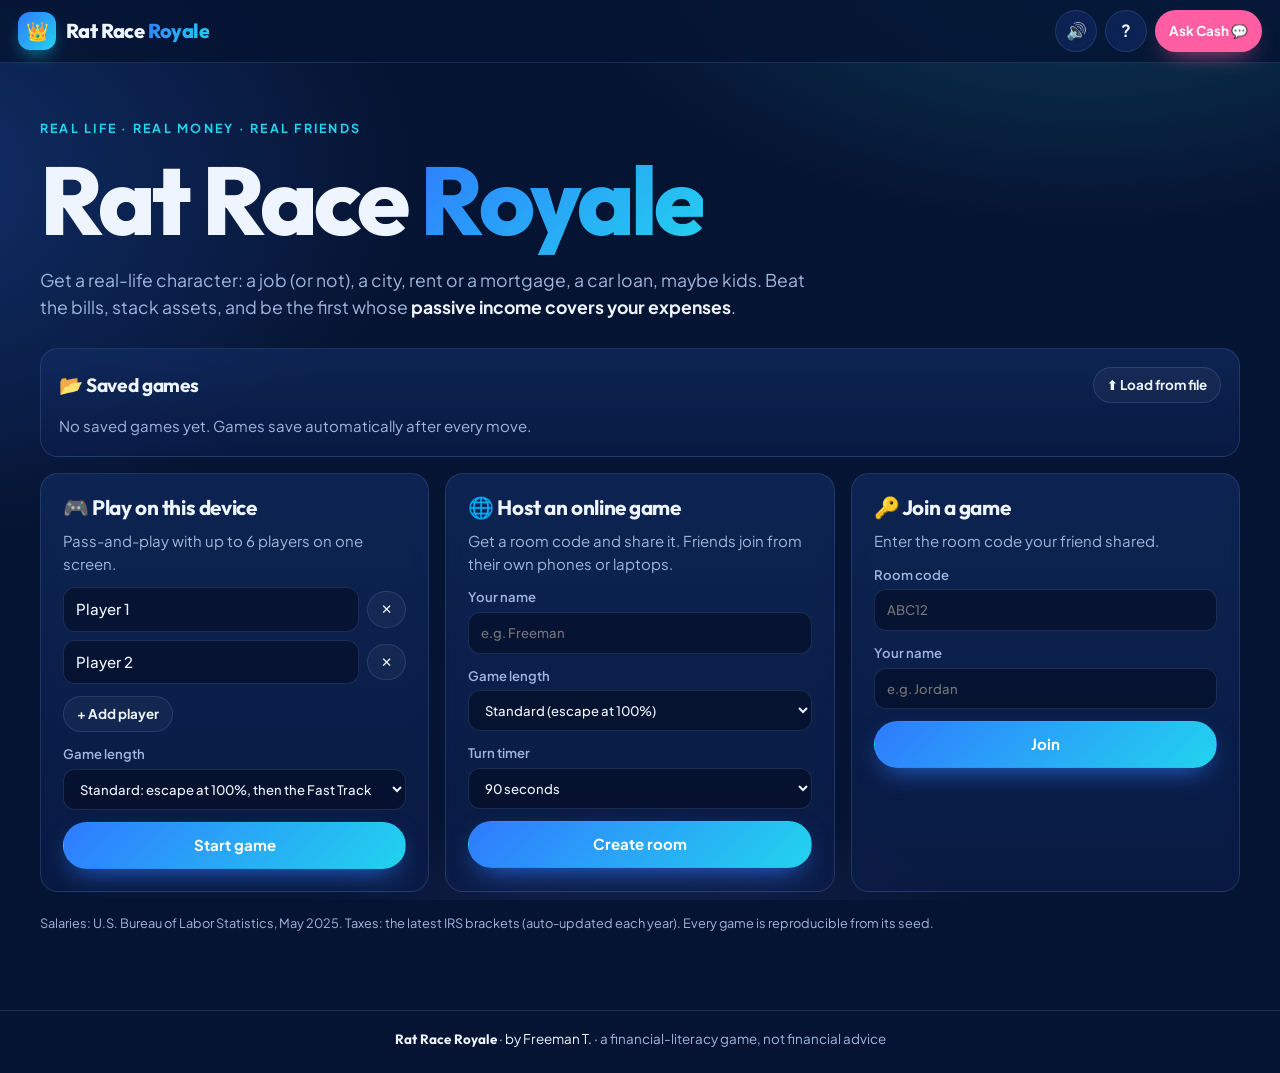
==== commit 650e5041: "Fast Track ring: 40 tiles around the rat race board, 21 dreams ($1.5M-$15M), moonshots, foundation, " ====
--- a/index.html
+++ b/index.html
@@ -43,7 +43,7 @@
           <div id="localNames" class="names"></div>
           <div class="row"><button class="btn btn--ghost btn--sm" data-act="addLocal">+ Add player</button></div>
           <label class="field"><span>Game length</span>
-            <select data-length="local"><option value="quick">Quick: passive income covers 60% of expenses</option><option value="standard" selected>Standard: passive income covers 100% of expenses</option><option value="classic">Classic: escape, then win your dream on the Fast Track</option></select>
+            <select data-length="local"><option value="quick">Quick: escape at 60%, then the Fast Track</option><option value="standard" selected>Standard: escape at 100%, then the Fast Track</option><option value="sprint">Sprint: first to escape the rat race wins</option></select>
           </label>
           <button class="btn btn--accent btn--block" data-act="startLocal">Start game</button>
         </article>
@@ -53,7 +53,7 @@
           <p class="muted">Get a room code and share it. Friends join from their own phones or laptops.</p>
           <label class="field"><span>Your name</span><input id="hostName" maxlength="18" placeholder="e.g. Freeman" /></label>
           <label class="field"><span>Game length</span>
-            <select data-length="host"><option value="quick">Quick (60%)</option><option value="standard" selected>Standard (100%)</option><option value="classic">Classic + Fast Track</option></select>
+            <select data-length="host"><option value="quick">Quick (escape at 60%)</option><option value="standard" selected>Standard (escape at 100%)</option><option value="sprint">Sprint (first to escape wins)</option></select>
           </label>
           <label class="field"><span>Turn timer</span>
             <select data-timer><option value="0">Off (offline players still auto-skip)</option><option value="60">60 seconds</option><option value="90" selected>90 seconds</option><option value="180">3 minutes</option></select>
@@ -99,8 +99,11 @@
 
       <div class="center">
         <div class="peek" id="peek" aria-live="polite"></div>
-        <div class="boardwrap">
-          <div class="board" id="board" aria-label="Game board"></div>
+        <div class="arena" id="arena">
+          <div class="ring" id="ring" aria-label="The Fast Track ring"></div>
+          <div class="boardwrap" id="ratwrap">
+            <div class="board" id="board" aria-label="The rat race board"></div>
+          </div>
           <div class="dice" id="dice" aria-live="polite"></div>
           <div class="stage" id="stage" hidden></div>
         </div>
@@ -119,17 +122,17 @@
       <button class="modal__close" data-act="close" aria-label="Close">×</button>
       <h2>How to play</h2>
       <ol>
-        <li><b>Goal:</b> be the first whose <b>passive income</b> (dividends, rentals, businesses) covers your <b>monthly living expenses</b>. The bars at the top show how close everyone is.</li>
+        <li><b>Goal:</b> escape the rat race (your <b>passive income</b> from dividends, rentals and businesses covers your <b>monthly living expenses</b>), then win a dream on the Fast Track. The bars at the top show how close everyone is.</li>
         <li><b>Your money moves like real life:</b> every <b>💰 Pay Day</b> you land on or pass is one paycheck (every 2 weeks): pay minus taxes, 401(k) and health insurance. On the <b>1st of each month</b> your bills go out (rent or mortgage, car, loans, cards, utilities, child care) and your passive income comes in.</li>
         <li><b>💡 Opportunity:</b> pick a <b>small deal</b> (stocks, funds, starter homes, small businesses) or a <b>big deal</b> (apartment buildings, commercial property, bigger businesses). Check the cashflow: some deals lose money!</li>
         <li><b>Events:</b> 🛍️ personal spending, 👶 new baby, 💛 charity (donate 10% to roll 2 dice for 3 turns), 📨 buyer offers for your property, 📉 downsizing (usually a furlough, sometimes a real layoff), 📰 economic news that hits everyone.</li>
-        <li><b>Manage money</b> (after rolling): sell stocks or property (quick sales take a 20% hit), pay off a debt or just <b>pay part of it down</b>, or take a bank loan in $1,000 steps.</li>
+        <li><b>Manage money</b> (after rolling): sell stocks (outside a matching stock card, a quick sale gets 10% below market) or property, make a <b>principal payment</b> of any amount on any debt or property loan (or pay it off), or take a bank loan in $1,000 steps. Paying down a rental's loan raises its monthly cashflow.</li>
         <li><b>📬 Taxes:</b> federal tax is withheld from every paycheck. At year end the game compares it with what you really owed (including investment income). The refund, or the bill, arrives in April.</li>
         <li><b>💳 Credit score (300–850):</b> bills paid on time build it, running out of cash is a missed payment (−30), card balances over 30% of your limit hurt, and new loans cause a small dip. Better credit = cheaper loans. Every deal card shows <i>your</i> rate.</li>
         <li><b>Deals get shared:</b> pass on a deal and the next player can grab it. Stocks are open to everyone at the same price after someone buys.</li>
         <li><b>📈 Market:</b> prices move every round and swing with news. Each stock card shows its 52-week range. Growth stocks pay no dividends, so sell them high. Dividend funds pay you to hold.</li>
         <li><b>🏦 401(k):</b> pick a contribution %. Most employers match 50% up to 6%: free money, but it's locked for retirement and doesn't count toward escaping.</li>
-        <li><b>🚀 Classic mode:</b> escaping takes you to the <b>Fast Track</b>. Collect Payout Day (100× your monthly passive income), buy big businesses, dodge lawsuits and audits. Win by buying your <b>dream</b> or adding $50k/month of cashflow.</li>
+        <li><b>🚀 The Fast Track:</b> when your passive income covers your expenses, you leave the square board for the <b>Fast Track ring</b> around it (everyone else keeps playing the rat race inside). You roll 2 dice there and collect a <b>Payout Day</b> worth 100× your monthly passive income. Buy big businesses, take moonshot bets, and dodge lawsuits, audits, crashes and bad partners. <b>The game ends when someone lands on one of the 21 dreams</b> (Dinner with the President, a private island, a pro sports team…) <b>and buys it</b>, or adds $50k/month of business cashflow. Your favorite dream costs 20% less. <i>Sprint mode</i> ends at the first escape instead.</li>
         <li><b>💾 Saving:</b> every move saves automatically. Your last 8 games show under <b>Saved games</b> on the home screen. Online games reopen with the same room code, and friends rejoin with the same name.</li>
         <li><b>Online:</b> the host can set a turn timer. When it runs out, the game plays it safe for you. Disconnected players get skipped automatically.</li>
       </ol>
--- a/css/styles.css
+++ b/css/styles.css
@@ -111,7 +111,7 @@
 .pane h3 { font-size: 1.1rem; margin-bottom: 12px; }
 
 .center { min-width: 0; display: flex; flex-direction: column; align-items: center; gap: 10px; }
-.boardwrap { position: relative; width: min(100%, calc(100vh - 300px)); min-width: 300px; }
+.boardwrap { position: relative; width: min(100%, calc(100vh - 300px)); min-width: 300px; flex: none; }
 .board { display: grid; grid-template-columns: repeat(9, 1fr); gap: 5px; padding: 8px; aspect-ratio: 1; border-radius: 26px; background: linear-gradient(160deg, rgba(27, 63, 136, .7), rgba(9, 27, 70, .8)); border: 1px solid var(--line); box-shadow: var(--shadow), inset 0 1px 0 rgba(255, 255, 255, .08); }
 .board--fast { grid-template-columns: repeat(7, 1fr); grid-template-rows: repeat(7, 1fr); background: linear-gradient(160deg, rgba(139, 123, 255, .45), rgba(9, 27, 70, .85)); }
 .tile { position: relative; border-radius: 11px; background: color-mix(in srgb, var(--c) 22%, #0a1d47); border: 1px solid color-mix(in srgb, var(--c) 50%, transparent); display: flex; flex-direction: column; align-items: center; justify-content: center; text-align: center; padding: 2px; min-width: 0; overflow: hidden; transition: transform .2s; }
@@ -337,3 +337,56 @@
 @media (prefers-reduced-motion: reduce) { *, *::before, *::after { animation: none !important; transition: none !important; } }
 .rail { scrollbar-width: none; }
 .rail::-webkit-scrollbar { display: none; }
+
+.dock__job { color: var(--text) !important; font-weight: 600; }
+.jobcard { margin: 12px 0 0; padding: 11px 13px; border-radius: 14px; background: linear-gradient(135deg, rgba(47, 123, 255, .25), rgba(34, 211, 238, .12)); border: 1px solid rgba(124, 196, 255, .3); display: grid; gap: 2px; }
+.jobcard small { color: var(--muted); font-size: .72rem; font-weight: 600; }
+.jobcard b { font-family: var(--display); font-size: 1.15rem; }
+.jobcard span { font-size: .82rem; color: #cfe0ff; }
+
+/* ---- the arena: the Fast Track ring (40 tiles, 11×11 edge) around the rat race board (9×9 middle) */
+.arena { position: relative; width: min(100%, calc(100vh - 290px)); min-width: 300px; aspect-ratio: 1; display: grid; grid-template-columns: repeat(11, 1fr); grid-template-rows: repeat(11, 1fr); gap: 4px; padding: 10px; border-radius: 34px;
+  background:
+    radial-gradient(80% 80% at 50% 50%, rgba(6, 20, 51, .0) 55%, rgba(139, 123, 255, .16) 100%),
+    linear-gradient(135deg, rgba(139, 123, 255, .35), rgba(255, 95, 162, .22) 50%, rgba(34, 211, 238, .3));
+  box-shadow: var(--shadow), inset 0 0 0 1px rgba(255, 255, 255, .12), inset 0 0 60px rgba(139, 123, 255, .25); }
+.ring { display: contents; }
+.arena > .boardwrap { grid-row: 2 / 11; grid-column: 2 / 11; width: auto; min-width: 0; margin: 4px; }
+.arena > .boardwrap .board { width: 100%; height: 100%; gap: 3px; padding: 6px; border-radius: 22px; aspect-ratio: auto; }
+.arena.no-ring { grid-template-columns: 1fr; grid-template-rows: 1fr; background: none; box-shadow: none; padding: 0; }
+.arena.no-ring > .boardwrap { grid-row: 1; grid-column: 1; margin: 0; }
+.arena.no-ring > .boardwrap .board { gap: 5px; padding: 8px; border-radius: 26px; }
+.arena .tile { border-radius: 9px; }
+.arena .tile__name { font-size: clamp(.38rem, .7vw, .56rem); }
+.arena .tile__icon { font-size: clamp(.8rem, 1.8vw, 1.3rem); }
+
+.rtile { position: relative; display: flex; flex-direction: column; align-items: center; justify-content: center; text-align: center; min-width: 0; overflow: hidden; border-radius: 10px;
+  background: linear-gradient(160deg, rgba(139, 123, 255, .38), rgba(25, 20, 70, .85)); border: 1px solid rgba(190, 175, 255, .35); transition: transform .2s, filter .3s; }
+.rtile:hover { transform: scale(1.08); z-index: 3; }
+.rtile__icon { font-size: clamp(.8rem, 1.9vw, 1.35rem); line-height: 1; filter: drop-shadow(0 2px 4px rgba(0, 0, 0, .4)); }
+.rtile__name { font-size: clamp(.38rem, .72vw, .6rem); font-weight: 800; color: #f1ecff; margin-top: 2px; line-height: 1; letter-spacing: .01em; }
+.rtile--dream { background: linear-gradient(160deg, rgba(255, 95, 162, .55), rgba(110, 30, 90, .85)); border-color: rgba(255, 150, 200, .55); }
+.rtile--dream .rtile__name { color: #ffe1f0; }
+.rtile--payout { background: linear-gradient(160deg, rgba(255, 210, 63, .6), rgba(120, 85, 10, .85)); border-color: rgba(255, 220, 120, .7); }
+.rtile--deal { background: linear-gradient(160deg, rgba(47, 123, 255, .6), rgba(10, 40, 110, .85)); border-color: rgba(124, 196, 255, .6); }
+.rtile--hazard { background: linear-gradient(160deg, rgba(255, 93, 108, .5), rgba(90, 15, 30, .85)); border-color: rgba(255, 140, 150, .55); }
+.rtile.is-fav { box-shadow: inset 0 0 0 2px var(--yellow), 0 0 14px -2px rgba(255, 210, 63, .7); }
+.rtile.is-fav::after { content: "★"; position: absolute; top: 1px; right: 3px; font-size: .55rem; color: var(--yellow); }
+.rtile.is-current { outline: 2px solid #fff; outline-offset: 1px; animation: glow 1.4s ease-in-out infinite; z-index: 2; }
+.rtile.corner-tl { border-top-left-radius: 50%; } .rtile.corner-tr { border-top-right-radius: 50%; }
+.rtile.corner-bl { border-bottom-left-radius: 50%; } .rtile.corner-br { border-bottom-right-radius: 50%; }
+.rtile .token { width: clamp(9px, 1.4vw, 14px); height: clamp(9px, 1.4vw, 14px); }
+
+.arena.ring-locked .rtile { filter: saturate(.45) brightness(.75); }
+.arena.ring-locked .rtile:hover { filter: none; }
+.arena.ring-active { box-shadow: var(--shadow), inset 0 0 0 2px rgba(255, 210, 63, .6), 0 0 50px -8px rgba(255, 95, 162, .6); }
+.arena.ring-active > .boardwrap { opacity: .72; }
+.arena.rat-active > .boardwrap .board { box-shadow: 0 0 0 2px rgba(124, 196, 255, .45), 0 0 34px -8px rgba(34, 211, 238, .6); }
+.arena > .dice { z-index: 8; }
+.arena > .stage { inset: 14%; }
+@media (max-width: 820px) {
+  .arena { width: 100%; padding: 6px; gap: 2px; border-radius: 22px; }
+  .arena > .boardwrap { margin: 2px; }
+  .rtile__name, .arena .tile__name { display: none; }
+  .arena > .stage { inset: auto 10px 156px 10px; }
+}
